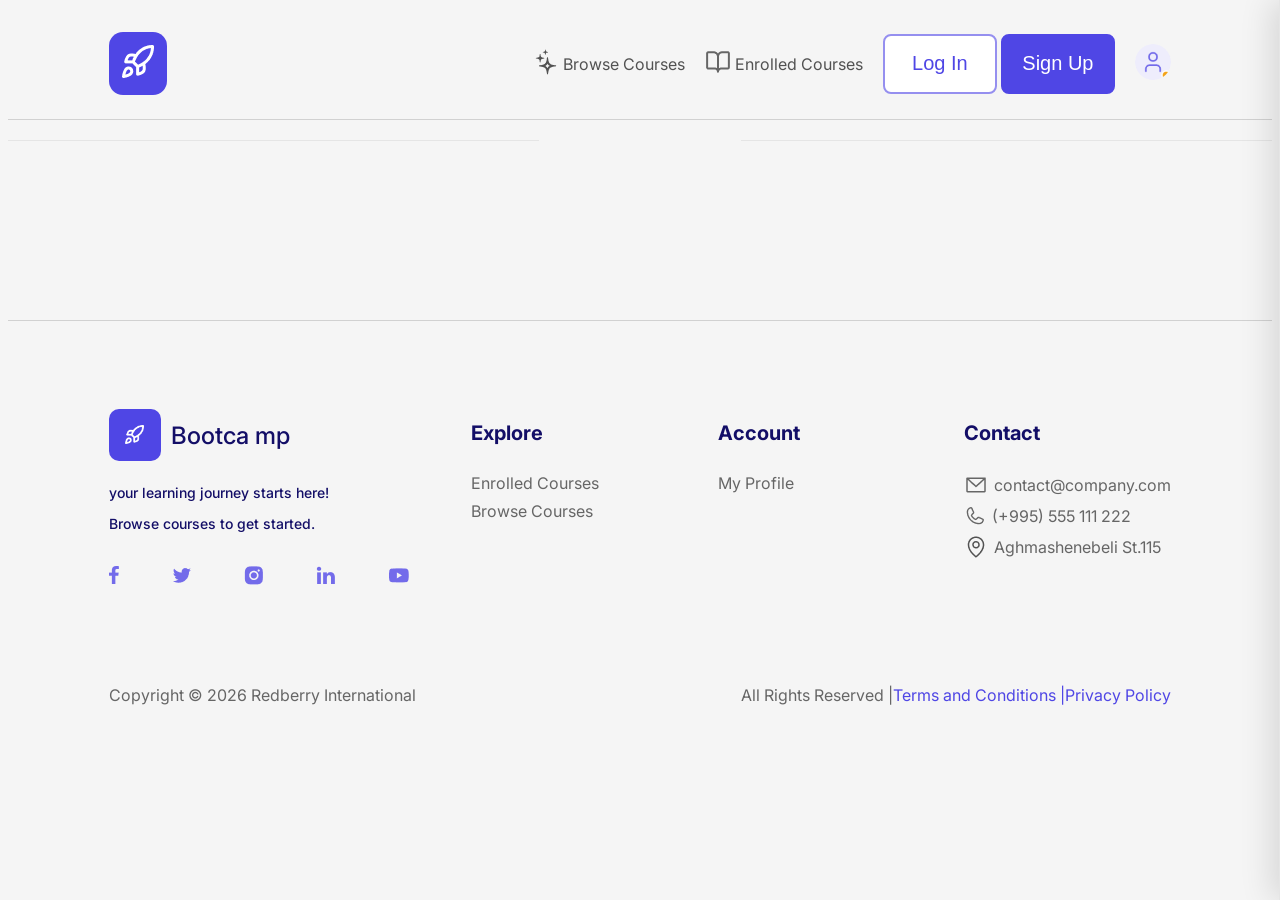
==== browse.html @ 0da24b00 "fixed JS crash" ====
<!DOCTYPE html>
<html lang="en">
<head>
    <meta charset="UTF-8">
    <meta name="viewport" content="width=device-width, initial-scale=1.0">
    <title>Home Page</title>
    <link rel="stylesheet" href="style.css">
</head>
<body>
    <header class="page-header">
        <nav class="navbar">
            <a href="#">
                <div class="logo">
                    <img src="./assets/logo.png" alt="Logo">
                </div>
            </a>
            
            <div class="nav-right">
                <ul class="nav-links">
                    <a href="./browse.html">
                        <li class="nav-link">
                            <span class="nav-icon"><img src="./assets/Nav_icon_1.png" alt="Nav_icon_1"></span>
                            <span>Browse Courses</span>
                        </li>
                    </a>
                    
                    <a href="#" id="openSidebar">
                        <li class="nav-link">
                            <span class="nav-icon"><img src="./assets/Nav_icon_2.png" alt="Nav_icon_1"></span>
                            <span>Enrolled Courses</span>
                        </li>
                    </a>
                </ul>

                <div class="nav-auth">
                    <button class="btn btn-light open-btn" id="openModal">Log In</button>
                    <button class="btn btn-dark" id="openRegister">Sign Up</button>
                </div>

                <div class="nav-authed">
                    <button class="profile-icon-btn" id="openProfileModal">
                        <img src="./assets/Avatar.png" alt="">
                    </button>
                </div>
            </div>
        </nav>
    </header>

    <!--Login Form-->

    <div class="overlay" id="modalOverlay">
        <div class="modal">
            <button class="close-btn" id="closeModal">&times;</button>

            <h2>Welcome Back</h2>
            <p>Log in to continue your learning</p>

            <div class="form-group">
                <label for="email">Email</label>
                <input type="email" id="email" placeholder="you@example.com">
            </div>

            <div class="form-group">
                <label for="password">Password</label>
                <div class="password-wrapper">
                    <input type="password" id="password" placeholder="••••••••">
                    <button type="button" class="eye-btn" id="togglePassword">👁</button>
                </div>
            </div>

            <button class="login-btn">Log In</button>

            <div class="divider">or</div>

            <div class="bottom-text">
                Don’t have an account? <a href="#" id="goToRegister">Sign Up</a>
            </div>
        </div>
    </div>

    <!-- Register form -->
    <div class="register-overlay" id="registerOverlay">
        <div class="register-modal">
            <button class="register-close" id="closeRegister">&times;</button>
            <button class="register-back" id="prevStepBtn">&#10094;</button>

            <h2>Create Account</h2>
            <p>Join and start learning today</p>

            <div class="register-progress">
                <span class="progress-line active"></span>
                <span class="progress-line"></span>
                <span class="progress-line"></span>
            </div>

            <form id="registerForm">
            <!-- Step 1 -->
            <div class="register-step active" data-step="1">
                <div class="form-group">
                    <label for="regEmail">Email*</label>
                    <input type="email" id="regEmail" placeholder="you@example.com" required>
                </div>

                <button type="button" class="register-btn" id="nextStep1">Next</button>
            </div>

            <!-- Step 2 -->
            <div class="register-step" data-step="2">
                <div class="form-group">
                    <label for="regPassword">Password*</label>
                    <div class="password-box">
                        <input type="password" id="regPassword" placeholder="Password" required>
                        <button type="button" class="eye-toggle" data-target="regPassword">👁</button>
                    </div>
                </div>

                <div class="form-group">
                    <label for="regConfirmPassword">Confirm Password*</label>
                    <div class="password-box">
                        <input type="password" id="regConfirmPassword" placeholder="••••••••" required>
                        <button type="button" class="eye-toggle" data-target="regConfirmPassword">👁</button>
                    </div>
                </div>

                <button type="button" class="register-btn" id="nextStep2">Next</button>
            </div>

            <!-- Step 3 -->
            <div class="register-step" data-step="3">
                <div class="form-group">
                    <label for="regUsername">Username*</label>
                    <input type="text" id="regUsername" placeholder="Username" required>
                </div>

                <div class="form-group">
                    <label>Upload Avatar</label>
                    <label for="avatarUpload" class="upload-box">
                        <div class="upload-icon">⇪</div>
                        <div>Drag and drop or <span>Upload file</span></div>
                        <small>JPG, PNG or WebP</small>
                    </label>
                    <input type="file" id="avatarUpload" accept=".jpg,.jpeg,.png,.webp" hidden>
                </div>

                <button type="submit" class="register-btn">Sign Up</button>
            </div>
            </form>

            <div class="register-divider">or</div>

            <div class="register-login-text">
                Already have an account? <a href="#" id="goToLogin">Log In</a>
            </div>
        </div>
    </div>

    <!--Profile Modal-->
    <div class="profile-overlay" id="profileOverlay">
        <div class="profile-modal">
            <button class="profile-close" id="closeProfileModal">&times;</button>

            <h2>Profile</h2>

            <div class="profile-header">
                <img src="https://via.placeholder.com/56" alt="Avatar" class="profile-avatar">
                <div class="profile-user-info">
                    <h3>Username</h3>
                    <p><span class="green-dot"></span> Profile is Complete</p>
                </div>
            </div>

            <form>
            <div class="profile-form-group">
                <label for="fullName">Full Name</label>
                <div class="input-icon-wrap">
                    <input type="text" id="fullName" placeholder="Username">
                    <span class="input-icon">✎</span>
                </div>
            </div>

            <div class="profile-form-group">
                <label for="profileEmail">Email</label>
                <div class="input-icon-wrap">
                    <input type="email" id="profileEmail" placeholder="Email@gmail.com">
                    <span class="input-icon">✓</span>
                </div>
            </div>

            <div class="profile-row">
                <div class="profile-form-group">
                <label for="mobileNumber">Mobile Number</label>
                    <div class="input-icon-wrap">
                        <input type="text" id="mobileNumber" placeholder="+995 599209820">
                        <span class="input-icon">✓</span>
                    </div>
                </div>

                <div class="profile-form-group small-field">
                    <label for="age">Age</label>
                    <div class="input-icon-wrap">
                        <input type="text" id="age" placeholder="29">
                        <span class="input-icon">⌄</span>
                    </div>
                </div>
            </div>

            <div class="profile-form-group">
                <label>Upload Avatar</label>
                <label for="profileAvatarUpload" class="profile-upload-box">
                <div class="upload-arrow">⇪</div>
                <div>Drag and drop or <span>Upload file</span></div>
                <small>JPG, PNG or WebP</small>
                </label>
                <input type="file" id="profileAvatarUpload" hidden accept=".jpg,.jpeg,.png,.webp">
            </div>

            <button type="submit" class="profile-update-btn">Update Profile</button>
            </form>
        </div>
    </div>

    <!-- Sidebar - Enrolled Courses -->
     <div class="sidebar-overlay" id="sidebarOverlay"></div>
     <aside class="right-sidebar" id="rightSidebar">
        <div class="sidebar-header">
            <h2>Enrolled Courses</h2>
            <button id="closeSidebar">&times;</button>
        </div>

        <div class="sidebar-content">
            <div class="card-small">
                    <div class="small-card-top">
                        <div class="card-small-img">
                            <img src="./assets/15d2add9f18fc16388ceb80abb81b0a2e0f7949b.png" alt="">
                        </div>
                        <div class="small-card-content">
                            <div class="rating">
                                <p>Instructor Sarah Johnson</p>
                                <span><img src="./assets/star_icon.png" alt="">4.9</span>
                            </div>

                            <div class="card-title-div">
                                <h3 class="card-title">Advanced React & TypeScript Development</h3>
                            </div>                            
                        </div>
                    </div>
                    
                    <div class="card-progress-wrapper">
                        <div class="progress">
                            <p><span id="progressText">65%</span> Complete</p>
                            <div class="progress-track">
                                <div class="progress-bar" data-progress="65"></div>
                            </div>
                        </div>
                        <button class="btn btn-light">View</button>
                    </div>
                </div>

                <div class="card-small">
                    <div class="small-card-top">
                        <div class="card-small-img">
                            <img src="./assets/15d2add9f18fc16388ceb80abb81b0a2e0f7949b.png" alt="">
                        </div>
                        <div class="small-card-content">
                            <div class="rating">
                                <p>Lecturer Marilyn Mango</p>
                                <span><img src="./assets/star_icon.png" alt="">4.9</span>
                            </div>

                            <div class="card-title-div">
                                <h3 class="card-title">Advanced React & TypeScript Development</h3>
                            </div>
                        </div>
                    </div>
                    
                    <div class="card-progress-wrapper">
                        <div class="progress">
                            <p><span id="progressText">65%</span> Complete</p>
                            <div class="progress-track">
                                <div class="progress-bar" data-progress="65"></div>
                            </div>
                        </div>
                        <button class="btn btn-light">View</button>
                    </div>
                </div>

                <div class="card-small">
                    <div class="small-card-top">
                        <div class="card-small-img">
                            <img src="./assets/15d2add9f18fc16388ceb80abb81b0a2e0f7949b.png" alt="">
                        </div>
                        <div class="small-card-content">
                            <div class="rating">
                                <p>Lecturer Marilyn Mango</p>
                                <span><img src="./assets/star_icon.png" alt="">4.9</span>
                            </div>

                            <div class="card-title-div">
                                <h3 class="card-title">Advanced React & TypeScript Development</h3>
                            </div>
                        </div>
                    </div>
                    
                    <div class="card-progress-wrapper">
                        <div class="progress">
                            <p><span id="progressText">65%</span> Complete</p>
                            <div class="progress-track">
                                <div class="progress-bar" data-progress="65"></div>
                            </div>
                        </div>
                        <button class="btn btn-light">View</button>
                    </div>
                </div>
        </div>


        <!-- Empty state -->
      <div class="empty-state" id="emptyState">
            <div class="empty-icon">
                <svg
                    width="72"
                    height="72"
                    viewBox="0 0 24 24"
                    fill="none"
                    stroke="currentColor"
                    stroke-width="1.5"
                    stroke-linecap="round"
                    stroke-linejoin="round"
                    >
                    <path d="M21 8a2 2 0 0 0-1.1-1.79l-7-3.5a2 2 0 0 0-1.8 0l-7 3.5A2 2 0 0 0 3 8"></path>
                    <path d="M3.3 7 12 11.5 20.7 7"></path>
                    <path d="M12 22V11.5"></path>
                    <path d="M20 12.5V16a2 2 0 0 1-1.1 1.79l-6 3a2 2 0 0 1-1.8 0l-6-3A2 2 0 0 1 4 16v-3.5"></path>
                </svg>
            </div>

            <h3>No Enrolled Courses Yet</h3>

            <p>
                Your learning journey starts here!<br>
                Browse courses to get started.
            </p>

            <a href="./browse.html" class="btn-dark">Browse Courses</a>
        </div>
     </aside>

   

    <div class="divider"></div>

    <footer class="page-footer">
        <div class="footer-wrapper">
            <div class="footer-left">
                <div class="footer-logo-div">
                    <img class="logo-footer" src="./assets/logo.png" alt="">
                    <h2>Bootca mp</h2>
                </div>

                <div class="footer-text">
                    <p>your learning journey starts here!</p>
                    <p>Browse courses to get started.</p>
                </div>

                <div class="footer-socials">
                    <a href=""><img src="./assets/Facebook.png" alt=""></a>
                    <a href=""><img src="./assets/Twitter.png" alt=""></a>
                    <a href=""><img src="./assets/Instagram.png" alt=""></a>
                    <a href=""><img src="./assets/LinkedIn.png" alt=""></a>
                    <a href=""><img src="./assets/YouTube.png" alt=""></a>
                </div>
            </div>

            <div class="footer-right">
                <div class="footer-column">
                    <h3 class="footer-column-title">Explore</h3>
                    <a href="#">Enrolled Courses</a>
                    <a href="">Browse Courses</a>
                </div>

                <div class="footer-column">
                    <h3 class="footer-column-title">Account</h3>
                    <a href="#">My Profile</a>
                </div>

                <div class="footer-column">
                    <h3 class="footer-column-title">Contact</h3>
                    <span><img src="./assets/mail_icon.png" alt="">contact@company.com</span>
                    <span><img src="./assets/phone_icon.png" alt="">(+995) 555 111 222</span>
                    <span><img src="./assets/location_icon.png" alt="">Aghmashenebeli St.115</span>
                </div>
            </div>
        </div>

        <div class="footer-copyright">
            <p>Copyright © 2026 Redberry International</p>
            <div class="copyright-right">
                <p>All Rights Reserved <span>|</span></p>
                <a href="">Terms and Conditions <span>|</span></a>
                <a href=""> Privacy Policy</a>
            </div>
        </div>
    </footer>
    
    <script src="./script.js"></script>
</body>
</html>
---- style.css ----
@import url('https://fonts.googleapis.com/css2?family=Inter:ital,opsz,wght@0,14..32,100..900;1,14..32,100..900&family=Noto+Sans+Georgian:wght@100..900&family=Noto+Serif+Georgian:wght@100..900&family=Poppins:ital,wght@0,100;0,200;0,300;0,400;0,500;0,600;0,700;0,800;0,900;1,100;1,200;1,300;1,400;1,500;1,600;1,700;1,800;1,900&family=Quicksand:wght@300..700&display=swap');

body{
    background-color: #F5F5F5;
    font-family: 'inter';
}

a{
    text-decoration: none;
}

.page-header{
    width: 100%;;
    border-bottom: 1px solid #D1D1D1;
    padding-top: 24px;
    padding-bottom: 24px;
}

/* ─── Navigation Bar ─── */

.navbar{
    display: flex;
    justify-content: space-between;
    align-items: center;
    width: 84%;
    margin: auto;
}

.logo{
    background-color: #4F46E5;
    width: fit-content;
    padding: 13px;
    border-radius: 14px;
}

ul{
    list-style-type: none;
}

.nav-links{
    display: flex;
    justify-content: space-between;
    gap: 20px;
    align-items: center;
}

.nav-link{
    display: flex;
    align-items: center;
    gap: 4px;
}

.nav-links a{
    color: #525252;
}

.nav-right{
    display: flex;
    justify-content: space-between;
    align-items: center;
    gap: 20px;
}

.nav-authed{
  cursor: pointer;
}

/* ─── Log in and Sign up buttons ─── */

.btn{
  width: 114px;
  height: 60px;
  padding: 12px 16px 12px 16px;
  font-size: 20px;
  border-radius: 8px;
  cursor: pointer;
}

.btn-light,
.btn-dark {
    transition: all 0.25s ease;
    cursor: pointer;
}

.btn-light {
    background-color: white;
    color: #4F46E5;
    border: 2px solid #958FEF;
}

.btn-light:hover {
    background-color: #4F46E5;
    color: white;
    box-shadow: 0 8px 20px rgba(79, 70, 229, 0.18);
    transform: translateY(-2px);
}

.btn-dark {
    background-color: #4F46E5;
    color: #FFFFFF;
    border: 2px solid #4F46E5;
}

.btn-dark:hover {
    background-color: white;
    color: #4F46E5;
    box-shadow: 0 8px 20px rgba(79, 70, 229, 0.18);
    transform: translateY(-2px);
}

main{
    width: 84%;
    margin: auto;
}

.hero-slider{
  padding-bottom: 100px;
}

.slider-wrap {
  margin-top: 34px;
  border-radius: 30px;
  overflow: hidden;
  position: relative;
  height: 420px;
}

.slides {
  display: flex;
  height: 100%;
  transition: transform 0.5s ease;
}

.slide {
  min-width: 100%;
  height: 100%;
  position: relative;
  display: flex;
  align-items: center;
}

.slide-bg {
  position: absolute;
  inset: 0;
  background-size: cover;
  background-position: center;
}


.slide-overlay {
  position: absolute;
  inset: 0;
  background: linear-gradient(to right, rgba(0,0,0,0.55) 40%, transparent 100%);
}


.slide-content {
  position: relative;
  z-index: 1;
  padding: 2.5rem 3rem;
  max-width: 1470px;
}

.slide-title {
  color: #fff;
  font-size: 48px;
  font-weight: 700;
  line-height: 1.3;
  margin-bottom: 12px;
}

.slide-subtitle {
  color: rgba(255, 255, 255, 0.85);
  font-size: 24px;
  line-height: 1.6;
  margin-bottom: 20px;
}

.slide-btn {
  display: inline-block;
  padding: 17px 25px;
  background: #5b4fcf;
  color: #fff;
  border: none;
  border-radius: 8px;
  font-size: 20px;
  font-weight: 600;
  cursor: pointer;
}

.slide-btn:hover {
  background: #4a3fb5;
}

.slider-bottom {
  position: absolute;
  bottom: 20px;
  left: 0;
  right: 0;
  display: flex;
  align-items: center;
  justify-content: space-between;
  padding: 0 20px;
  z-index: 10;
}

.dots {
  display: flex;
  gap: 10px;
  margin-left: 50%;
}

.dot {
  width: 28px;
  height: 5px;
  border-radius: 3px;
  background: rgba(255, 255, 255, 0.4);
  cursor: pointer;
  transition: background 0.3s, width 0.3s;
}

.dot.active {
  background: #fff;
  width: 42px;
}

.arrows {
  display: flex;
  gap: 8px;
}

.arrow {
  width: 36px;
  height: 36px;
  border-radius: 50%;
  border: 1.5px solid rgba(255, 255, 255, 0.6);
  background: rgba(0, 0, 0, 0.25);
  color: #fff;
  font-size: 16px;
  cursor: pointer;
  display: flex;
  align-items: center;
  justify-content: center;
  transition: background 0.2s;
}

.arrow:hover {
  background: rgba(0, 0, 0, 0.5);
}

.section-titles{
  height: 76px;
}

.section-title{
  color: #0A0A0A;
  font-size: 40px;
}

.section-subtitle{
  color: #3D3D3D;
  size: 18px;
}

/* ─── Cards Section ─── */


.course-cards-section{
  padding-bottom: 100px;
}

.cards-wrapper{
  overflow: hidden;
  width: 100%;
  display: flex;
  justify-content: space-between;
  gap: 20px;
}

.component-titles{
  width: 540px;
  height: 80px;
  padding-bottom: 80px;
}

.card{
  background-color: #FFFFFF;
  width: 480px;
  height: fit-content;
  padding:10px;
  border: 1px solid #FFFFFF;
  border-radius: 12px;
}

.image-wrapper{
  width: 100%;
  height: 260px;
  display: flex;
  align-items: center;
  justify-content: center;
  margin: auto;
}

.image-wrapper img{
  width: 90%;
}

.rating{
  width: 90%;
  margin: auto;
  display: flex;
  justify-content: space-between;
  align-items: center;
}

.rating span{
  display: flex;
  align-items: center;
  gap: 6px;
}

.card-content{
  width: 90%;
  margin: auto;
}

.price-div{
  display: flex;
  align-items: center;
  gap: 10px;
}

.card-footer{
  width: 90%;
  margin: auto;
  display: flex;
  justify-content: space-between;
  align-items: center;
}

.rating p{
  color: #666666;
  font-size: 14px;
}

.card-content p{
  color: #666666;
  font-size: 16px;
}

.price-div small{
  color: #8A8A8A;
  font-size: 12px;
}

.price{
  color: #141414;
  font-size: 32px;
}

.card-title{
  color: #141414;
  font-size: 24px;
}

.component-titles h1{
  color: #0A0A0A;
  font-size: 40px;
}

.component-titles p{
  color: #3D3D3D;
  font-size: 18px;
}

/* ─── Continue Learning Section ─── */

.continue-learning-section{
  display: flex;
  flex-direction: column;
}

.card-small{
  width: 490px;
  height: 219px;
  background-color: white;
  border-radius: 12px;
}

.card-small-img img{
  width: 140px;
  height: 123px;
  border-radius: 12px;
}

.small-card-top{
  width: 95%;
  margin: auto;
  display: flex;
  justify-content: space-between;
  align-items: center;
}

.small-card-content{
  display: flex;
  flex-direction: column;
}

.card-title-div{
  text-align: center;
}

.card-progress-wrapper{
  width: 95%;
  margin: auto;
  display: flex;
  justify-content: space-between;
  gap: 10px;
}

.card-progress-wrapper p{
  font-size: 12px;
  color: #141414;
}

.progress {
  width: 336px;
}

.progress p {
  margin-bottom: 8px;
  font-size: 14px;
  color: #333;
}

.progress-track {
  width: 100%;
  height: 16px;
  background-color: #e5e7eb;
  border-radius: 30px;
  overflow: hidden;
}

.progress-bar {
  width: 0;
  height: 100%;
  background-color: #4F46E5;
  border-radius: 30px;
  transition: width 1.2s ease;
}


/* ─── Footer ─── */

.footer-wrapper{
  display: flex;
  justify-content: space-between;
  width: 84%;
  margin-left: auto;
  margin-right: auto;
}

.page-footer{
  padding-top: 80px;
  margin-top: 200px;
  padding-bottom: 10px;
  width: 100%;
  border-top: 1px solid #D1D1D1;
}

.footer-left{
  flex: 0 0 300px;
  min-width: 0;
}

.logo-footer{
  background-color: #4F46E5;
  width: 19px;
  height: 19px;
  padding: 16px 17px 17px 16px;
  border-radius: 10px;
}

.footer-logo-div{
  display: flex;
  align-items: center;
  gap: 10px;
}

.footer-logo-div h2{
  color: #130E67;
  font-size: 24px;
  font-weight: 500;
}

.footer-text{
  color: #130E67;
  font-size: 14px;
  font-weight: 500;
}

.footer-socials{
  display: flex;
  justify-content: space-between;
  align-items: center;
  gap: 22px;
  padding-top: 20px;
}

/* ─── Footer Right Side ─── */

.footer-right{
  flex: 0 0 700px;
  display: flex;
  justify-content: space-between;
  gap: 40px;
}

.footer-column{
  display: flex;
  flex-direction: column;
  gap: 8px;
  flex: 1;
  min-width: 0;
}

.footer-column a{
  color: #666666;
  text-decoration: none;
  font-weight: 400;
  font-size: 16px;
}

.footer-column a:hover{
  color: #130E67;
  transform: translateY(-2px);
  transition: all 0.25s ease-in;
}

.footer-column span{
  display: flex;
  align-items: center;
  color:#666666;
  gap: 6px;
  font-weight: 400;
  font-size: 16px;
}

.footer-column-title{
  color: #130E67;
  font-size: 20px;
  font-weight: 600px;
}

.footer-copyright{
  color: #666666;
  padding-top: 80px;
  display: flex;
  justify-content: space-between;
  width: 84%;
  margin: auto;
}

.copyright-right{
  display: flex;
  justify-content: space-evenly;
  align-items: center;
}

.copyright-right a{
  text-decoration: none;
  color: #4F46E5;
}

/* Sign in popup */
.overlay {
  position: fixed;
  inset: 0;
  background: rgba(0, 0, 0, 0.25);
  display: none;
  justify-content: center;
  align-items: center;
  z-index: 999;
}

.overlay.active {
  display: flex;
}

.modal {
  background: #fff;
  width: 420px;
  max-width: 90%;
  border-radius: 14px;
  padding: 30px 28px;
  position: relative;
  box-shadow: 0 20px 50px rgba(0, 0, 0, 0.2);
}

.close-btn {
  position: absolute;
  top: 14px;
  right: 16px;
  font-size: 28px;
  color: #888;
  cursor: pointer;
  border: none;
  background: none;
}

.close-btn:hover {
  color: #333;
}

.modal h2 {
  text-align: center;
  font-size: 42px;
  margin-bottom: 8px;
  color: #111;
  font-weight: 700;
}

.modal p {
  text-align: center;
  color: #777;
  margin-bottom: 28px;
  font-size: 16px;
}

.form-group {
  margin-bottom: 18px;
}

.form-group label {
  display: block;
  margin-bottom: 8px;
  font-size: 15px;
  color: #333;
  font-weight: 600;
}

.form-group input {
  width: 90%;
  padding: 14px;
  border: 1px solid #d4d4d4;
  border-radius: 8px;
  font-size: 16px;
  outline: none;
}

.form-group input:focus {
  border-color: #5b4df5;
}

.password-wrapper {
  position: relative;
}


.eye-btn {
  position: absolute;
  right: 12px;
  top: 50%;
  transform: translateY(-50%);
  border: none;
  background: none;
  cursor: pointer;
  font-size: 18px;
  color: #777;
}

.login-btn {
  width: 100%;
  padding: 14px;
  border: none;
  border-radius: 8px;
  background: #5546f2;
  color: white;
  font-size: 16px;
  cursor: pointer;
  margin-top: 6px;
  transition: 0.2s;
}

.login-btn:hover {
  background: #4537db;
}

.divider {
  text-align: center;
  margin: 20px 0 14px;
  color: #aaa;
  position: relative;
  font-size: 14px;
}

.divider::before,
.divider::after {
  content: "";
  position: absolute;
  top: 50%;
  width: 42%;
  height: 1px;
  background: #e5e5e5;
}

.divider::before {
  left: 0;
}

.divider::after {
  right: 0;
}

.bottom-text {
  text-align: center;
  font-size: 14px;
  color: #666;
}

.bottom-text a {
  color: #111;
  font-weight: 600;
  text-decoration: underline;
}

/* -- registration -- */

.register-overlay {
  position: fixed;
  inset: 0;
  background: rgba(0, 0, 0, 0.28);
  display: none;
  justify-content: center;
  align-items: center;
  z-index: 9999;
}

.register-overlay.active {
  display: flex;
}

.register-modal {
  position: relative;
  width: 380px;
  max-width: 92%;
  background: #fff;
  border-radius: 14px;
  padding: 28px 26px 24px;
  box-shadow: 0 20px 50px rgba(0, 0, 0, 0.18);
}

.register-close,
.register-back {
  position: absolute;
  top: 14px;
  border: none;
  background: none;
  font-size: 28px;
  color: #888;
  cursor: pointer;
  line-height: 1;
}

.register-close {
  right: 16px;
}

.register-back {
  left: 16px;
  display: none;
}

.register-close:hover,
.register-back:hover {
  color: #333;
}

.register-modal h2 {
  text-align: center;
  font-size: 28px;
  font-weight: 700;
  color: #1c1c1c;
  margin-bottom: 8px;
  margin-top: 18px;
}

.register-modal p {
  text-align: center;
  color: #777;
  font-size: 15px;
  margin-bottom: 18px;
}

.register-progress {
  display: flex;
  gap: 8px;
  margin-bottom: 22px;
}

.progress-line {
  flex: 1;
  height: 6px;
  background: #e4e1ff;
  border-radius: 999px;
}

.progress-line.active {
  background: #5647f5;
}

.register-step {
  display: none;
}

.register-step.active {
  display: block;
}

.form-group {
  margin-bottom: 18px;
}

.form-group label {
  display: block;
  margin-bottom: 8px;
  color: #333;
  font-size: 14px;
  font-weight: 600;
}

.form-group input[type="email"],
.form-group input[type="password"],
.form-group input[type="text"] {
  width: 90%;
  height: 46px;
  padding: 0 14px;
  border: 1px solid #d8d8d8;
  border-radius: 8px;
  font-size: 15px;
  outline: none;
}

.form-group input:focus {
  border-color: #5647f5;
}

.password-box {
  position: relative;
}

.password-box input {
  padding-right: 46px;
}

.eye-toggle {
  position: absolute;
  right: 12px;
  top: 50%;
  transform: translateY(-50%);
  border: none;
  background: none;
  color: #888;
  cursor: pointer;
  font-size: 16px;
}

.register-btn {
  width: 100%;
  height: 48px;
  border: none;
  border-radius: 8px;
  background: #5647f5;
  color: white;
  font-size: 16px;
  cursor: pointer;
  margin-top: 4px;
}

.register-btn:hover {
  background: #4637e6;
}

.upload-box {
  border: 1.5px solid #d8d8d8;
  border-radius: 10px;
  min-height: 108px;
  display: flex;
  flex-direction: column;
  justify-content: center;
  align-items: center;
  color: #666;
  text-align: center;
  cursor: pointer;
  padding: 16px;
}

.upload-box span {
  color: #5647f5;
  text-decoration: underline;
}

.upload-box small {
  display: block;
  margin-top: 6px;
  color: #9a9a9a;
}

.upload-icon {
  font-size: 28px;
  margin-bottom: 8px;
  color: #999;
}

.register-divider {
  text-align: center;
  margin: 18px 0 12px;
  color: #aaa;
  position: relative;
  font-size: 14px;
}

.register-divider::before,
.register-divider::after {
  content: "";
  position: absolute;
  top: 50%;
  width: 43%;
  height: 1px;
  background: #e5e5e5;
}

.register-divider::before {
  left: 0;
}

.register-divider::after {
  right: 0;
}

.register-login-text {
  text-align: center;
  font-size: 14px;
  color: #666;
}

.register-login-text a {
  color: #222;
  font-weight: 600;
  text-decoration: underline;
}

/* Profile popup modal */

.profile-icon-btn{
  border: none;
  cursor: pointer;
}

.profile-overlay {
  position: fixed;
  inset: 0;
  background: rgba(0, 0, 0, 0.28);
  display: none;
  justify-content: center;
  align-items: center;
  z-index: 9999;
}

.profile-overlay.active {
  display: flex;
}

.profile-modal {
  width: 390px;
  max-width: 92%;
  background: #fff;
  border-radius: 14px;
  padding: 28px 24px 26px;
  position: relative;
  box-shadow: 0 20px 50px rgba(0, 0, 0, 0.18);
}

.profile-close {
  position: absolute;
  top: 14px;
  right: 16px;
  border: none;
  background: none;
  font-size: 28px;
  color: #999;
  cursor: pointer;
}

.profile-close:hover {
  color: #333;
}

.profile-modal h2 {
  text-align: center;
  font-size: 26px;
  font-weight: 700;
  color: #1d1d1d;
  margin-bottom: 22px;
}

.profile-header {
  display: flex;
  align-items: center;
  gap: 14px;
  margin-bottom: 22px;
}

.profile-avatar {
  width: 56px;
  height: 56px;
  border-radius: 50%;
  object-fit: cover;
}

.profile-user-info h3 {
  font-size: 18px;
  color: #222;
  margin-bottom: 4px;
}

.profile-user-info p {
  font-size: 12px;
  color: #69c86b;
  display: flex;
  align-items: center;
  gap: 6px;
}

.green-dot {
  width: 10px;
  height: 10px;
  background: #32c94b;
  border-radius: 50%;
  display: inline-block;
}

.profile-form-group {
  margin-bottom: 16px;
}

.profile-form-group label {
  display: block;
  margin-bottom: 8px;
  font-size: 14px;
  color: #333;
  font-weight: 500;
}

.input-icon-wrap {
  position: relative;
}

.input-icon-wrap input {
  width: 80%;
  height: 44px;
  border: 1px solid #d5d5d5;
  border-radius: 8px;
  padding: 0 38px 0 12px;
  font-size: 14px;
  outline: none;
}

.input-icon-wrap input:focus {
  border-color: #5546f2;
}

.input-icon {
  position: absolute;
  right: 12px;
  top: 50%;
  transform: translateY(-50%);
  color: #b1b1b1;
  font-size: 14px;
  pointer-events: none;
}

.profile-row {
  display: flex;
  flex-direction: column;
  gap: 12px;
}

.profile-row .profile-form-group {
  flex: 1;
}

.profile-row .small-field {
  max-width: 95px;
}

.profile-upload-box {
  min-height: 106px;
  border: 1.5px solid #d6d6d6;
  border-radius: 10px;
  display: flex;
  flex-direction: column;
  justify-content: center;
  align-items: center;
  color: #777;
  text-align: center;
  cursor: pointer;
  padding: 16px;
}

.profile-upload-box span {
  color: #5546f2;
  text-decoration: underline;
}

.profile-upload-box small {
  color: #aaa;
  margin-top: 5px;
}

.upload-arrow {
  font-size: 28px;
  color: #999;
  margin-bottom: 8px;
}

.profile-update-btn {
  width: 100%;
  height: 46px;
  border: none;
  border-radius: 8px;
  background: #5546f2;
  color: #fff;
  font-size: 16px;
  cursor: pointer;
  margin-top: 12px;
}

.profile-update-btn:hover {
  background: #4537db;
}

.profile-icon-btn {
  border: none;
  background: none;
  cursor: pointer;
  padding: 0;
}

.profile-icon-btn img {
  width: 36px;
  height: 36px;
  border-radius: 50%;
  object-fit: cover;
  display: block;
}

/* Sidebar Enrolled Courses */
.right-sidebar {
    position: fixed;
    top: 0;
    right: -30%;
    width: 30%;
    height: 100vh;
    background: #F5F5F5;
    box-shadow: -8px 0 30px rgba(0, 0, 0, 0.12);
    transition: right 0.35s ease;
    z-index: 1001;
    display: flex;
    flex-direction: column;
    border-left: 1px solid #e5e5e5;
}

.right-sidebar.active {
    right: 0;
}

.sidebar-header {
    display: flex;
    justify-content: space-between;
    align-items: center;
    padding: 24px 20px;
    border-bottom: 1px solid #e5e5e5;
    background: white;
}

.sidebar-header h2 {
    margin: 0;
    font-size: 28px;
    font-weight: 700;
}

.sidebar-header button {
    background: none;
    border: none;
    font-size: 28px;
    cursor: pointer;
    color: #333;
}

.sidebar-content {
    padding: 20px;
    overflow-y: auto;
    flex: 1;
    gap: 80px;
}

.course-card {
    background: white;
    border-radius: 16px;
    padding: 20px;
    margin-bottom: 16px;
    box-shadow: 0 4px 12px rgba(0,0,0,0.05);
}

.sidebar-overlay {
    position: fixed;
    inset: 0;
    background: rgba(0,0,0,0.25);
    opacity: 0;
    visibility: hidden;
    transition: all 0.3s ease;
    z-index: 1000;
}

.sidebar-overlay.active {
    opacity: 1;
    visibility: visible;
}

/* Empty state sidebar  */

.empty-state {
    min-height: calc(100vh - 110px);
    display: flex;
    flex-direction: column;
    justify-content: center;
    align-items: center;
    text-align: center;
    padding: 20px;
}

.empty-icon {
    color: #CFCFD4;
    margin-bottom: 18px;
}

.empty-state h3 {
    font-size: 28px;
    line-height: 1.15;
    font-weight: 700;
    color: #2F2FA8;
    margin-bottom: 10px;
}

.empty-state p {
    font-size: 13px;
    line-height: 1.5;
    color: #5E5E6B;
    margin-bottom: 18px;
}

.btn-dark:hover {
    background-color: white;
    color: #4F46E5;
    box-shadow: 0 8px 20px rgba(79, 70, 229, 0.18);
    transform: translateY(-2px);
}
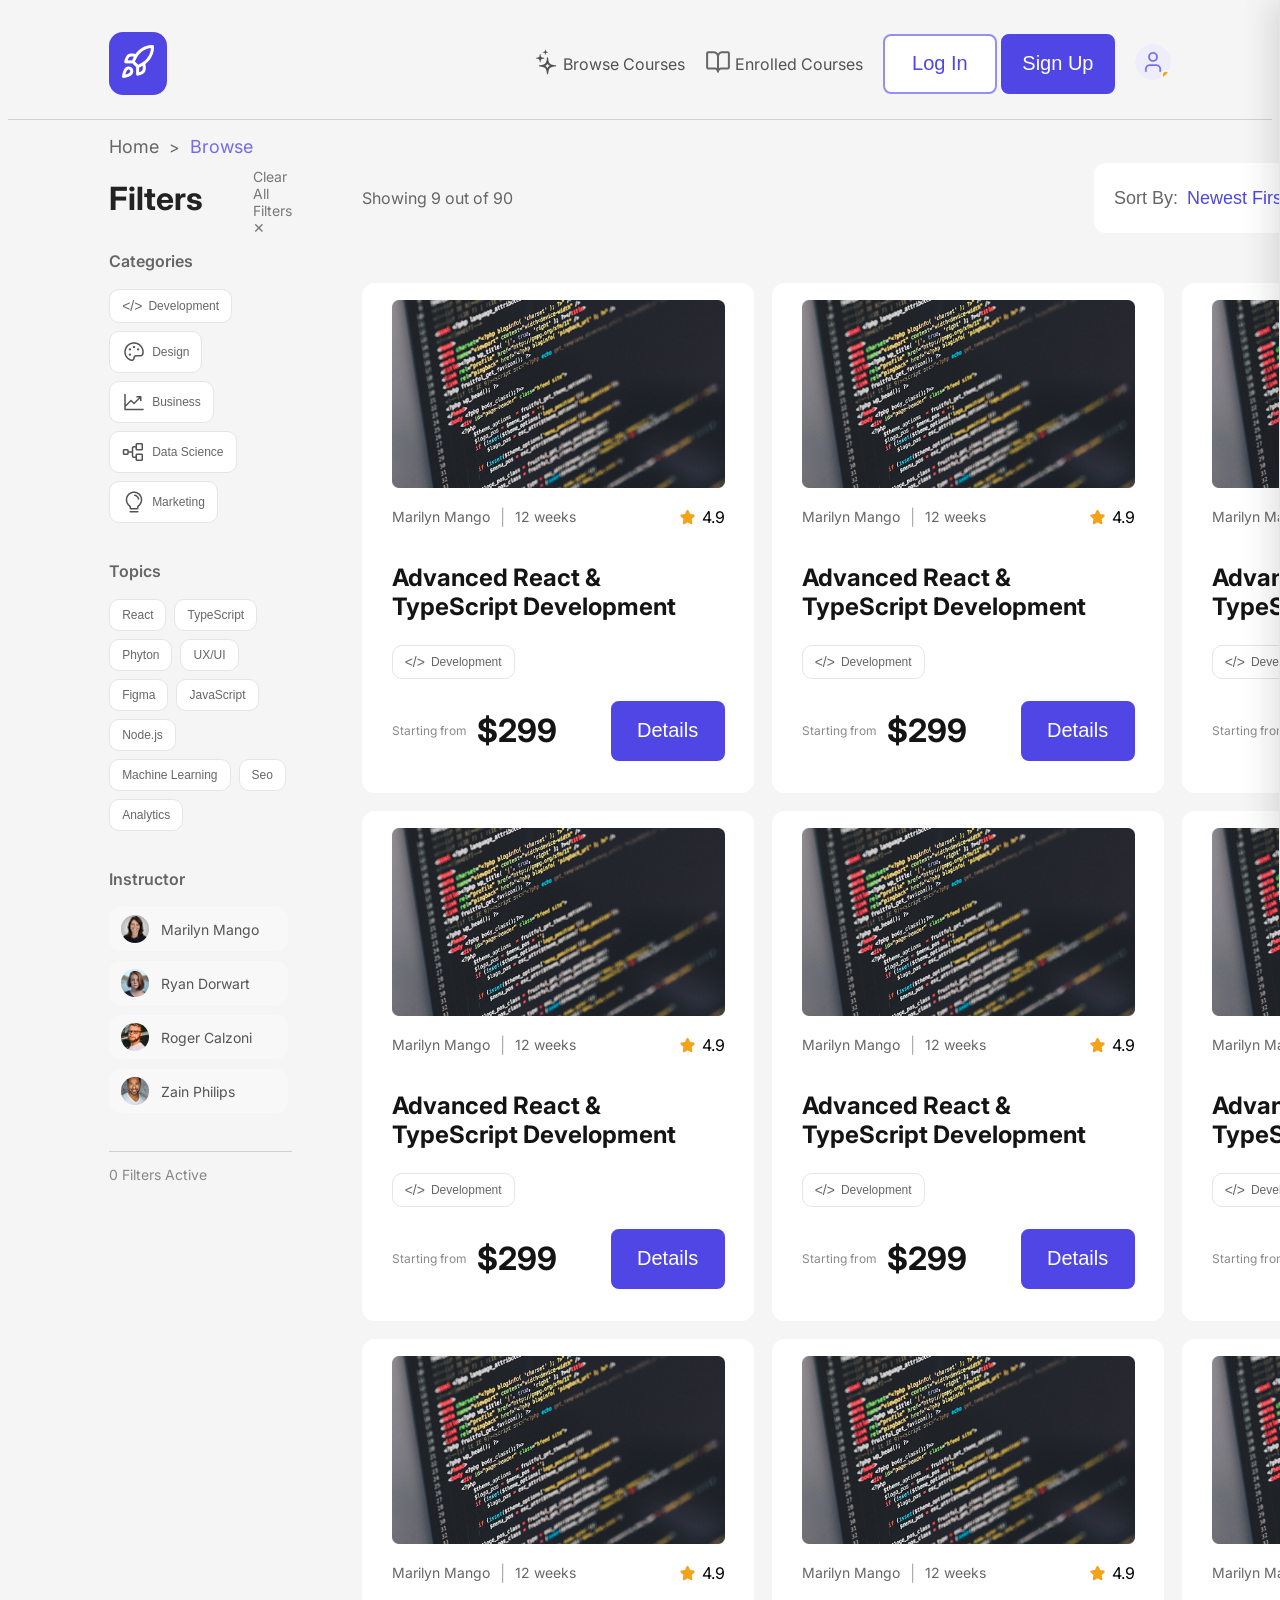
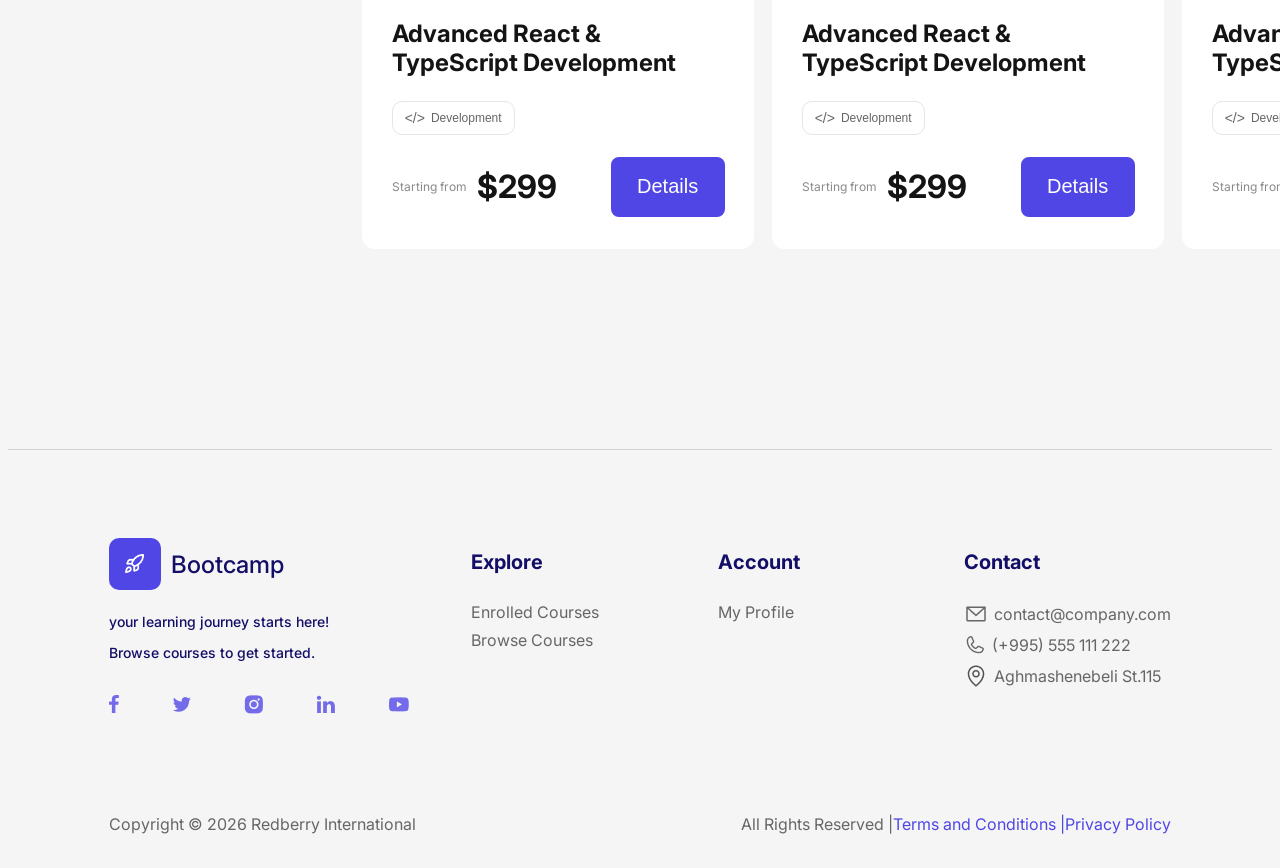
==== commit 6ce59162: "added browse.html whole page with aside filters section and grids. also deleted annoying divider" ====
--- a/browse.html
+++ b/browse.html
@@ -3,13 +3,13 @@
 <head>
     <meta charset="UTF-8">
     <meta name="viewport" content="width=device-width, initial-scale=1.0">
-    <title>Home Page</title>
+    <title>Browse Courses</title>
     <link rel="stylesheet" href="style.css">
 </head>
 <body>
     <header class="page-header">
         <nav class="navbar">
-            <a href="#">
+            <a href="./index.html">
                 <div class="logo">
                     <img src="./assets/logo.png" alt="Logo">
                 </div>
@@ -311,11 +311,66 @@
                         <button class="btn btn-light">View</button>
                     </div>
                 </div>
+                <div class="card-small">
+                    <div class="small-card-top">
+                        <div class="card-small-img">
+                            <img src="./assets/15d2add9f18fc16388ceb80abb81b0a2e0f7949b.png" alt="">
+                        </div>
+                        <div class="small-card-content">
+                            <div class="rating">
+                                <p>Lecturer Marilyn Mango</p>
+                                <span><img src="./assets/star_icon.png" alt="">4.9</span>
+                            </div>
+
+                            <div class="card-title-div">
+                                <h3 class="card-title">Advanced React & TypeScript Development</h3>
+                            </div>
+                        </div>
+                    </div>
+                    
+                    <div class="card-progress-wrapper">
+                        <div class="progress">
+                            <p><span id="progressText">65%</span> Complete</p>
+                            <div class="progress-track">
+                                <div class="progress-bar" data-progress="65"></div>
+                            </div>
+                        </div>
+                        <button class="btn btn-light">View</button>
+                    </div>
+                </div>
+
+                <div class="card-small">
+                    <div class="small-card-top">
+                        <div class="card-small-img">
+                            <img src="./assets/15d2add9f18fc16388ceb80abb81b0a2e0f7949b.png" alt="">
+                        </div>
+                        <div class="small-card-content">
+                            <div class="rating">
+                                <p>Lecturer Marilyn Mango</p>
+                                <span><img src="./assets/star_icon.png" alt="">4.9</span>
+                            </div>
+
+                            <div class="card-title-div">
+                                <h3 class="card-title">Advanced React & TypeScript Development</h3>
+                            </div>
+                        </div>
+                    </div>
+                    
+                    <div class="card-progress-wrapper">
+                        <div class="progress">
+                            <p><span id="progressText">65%</span> Complete</p>
+                            <div class="progress-track">
+                                <div class="progress-bar" data-progress="65"></div>
+                            </div>
+                        </div>
+                        <button class="btn btn-light">View</button>
+                    </div>
+                </div>
         </div>
 
 
         <!-- Empty state -->
-      <div class="empty-state" id="emptyState">
+      <!-- <div class="empty-state" id="emptyState">
             <div class="empty-icon">
                 <svg
                     width="72"
@@ -341,21 +396,365 @@
                 Browse courses to get started.
             </p>
 
-            <a href="./browse.html" class="btn-dark">Browse Courses</a>
+            <a href="./browse.html" class="btn-sidebar">Browse Courses</a>
+        </div> -->
+     </aside>
+
+        <div class="paths-div">
+            <p class="paths">
+                <a href="#" class="home-path">Home</a>
+                <span>&#x3e;</span>
+                <a href="#" class="browse-path">Browse</a>
+            </p>
         </div>
-     </aside>
-
-   
-
-    <div class="divider"></div>
+
+     <main class="browse-main">
+
+        <aside class="filter-sidebar">
+            <div class="filter-header">
+                <h2>Filters</h2>
+                <a href="#" class="clear-filters">Clear All Filters ✕</a>
+            </div>
+
+            <div class="filter-group">
+                <h3>Categories</h3>
+                <div class="pill-list">
+                    <button class="pill"><span class="pill-icon">&lt;/&gt;</span> Development</button>
+                    <button class="pill"><span class="pill-icon"><img src="./assets/design_icon.png" alt=""></span> Design</button>
+                    <button class="pill"><span class="pill-icon"><img src="./assets/business_icon.png" alt=""></span> Business</button>
+                    <button class="pill"><span class="pill-icon"><img src="./assets/data-science-icon.png" alt=""></span> Data Science</button>
+                    <button class="pill"><span class="pill-icon"><img src="./assets/marketing-icon.png" alt=""></span> Marketing</button>
+                </div>
+            </div>
+
+            <div class="filter-group">
+                <h3>Topics</h3>
+                <div class="pill-list">
+                    <button class="pill" data-filter="category" data-value="development">React</button>
+                    <button class="pill" data-filter="category" data-value="development">TypeScript</button>
+                    <button class="pill" data-filter="category" data-value="development">Phyton</button>
+                    <button class="pill" data-filter="category" data-value="design">UX/UI</button>
+                    <button class="pill" data-filter="category" data-value="design">Figma</button>
+                    <button class="pill" data-filter="category" data-value="development">JavaScript</button>
+                    <button class="pill" data-filter="category" data-value="development">Node.js</button>
+                    <button class="pill" data-filter="category" data-value="development">Machine Learning</button>
+                    <button class="pill" data-filter="category" data-value="development">Seo</button>
+                    <button class="pill" data-filter="category" data-value="development">Analytics</button>
+                </div>
+            </div>
+
+            <div class="filter-group">
+                <h3>Instructor</h3>
+                <div class="instructor-list">
+                    <div class="instructor-item">
+                        <img src="./assets/marilyn-mango-pfp.png" alt="Marilyn Mango">
+                        <span>Marilyn Mango</span>
+                    </div>
+
+                    <div class="instructor-item">
+                        <img src="./assets/ryan-dorwart-pfp.png" alt="Ryan Dorwart">
+                        <span>Ryan Dorwart</span>
+                    </div>
+
+                    <div class="instructor-item">
+                        <img src="./assets/roger-calzoni-pfp.png" alt="Roger Calzoni">
+                        <span>Roger Calzoni</span>
+                    </div>
+
+                    <div class="instructor-item">
+                        <img src="./assets/zain-phillips-pfp.png" alt="Zain Philips">
+                        <span>Zain Philips</span>
+                    </div>
+                </div>
+            </div>
+
+            <div class="sidebar-footer">
+                0 Filters Active
+            </div>
+        </aside>
+
+        <section class="cards-grid-section">
+            <div class="cards-grid-header">
+                <p>Showing <span>9</span> out of <span>90</span></p>
+
+                <div class="sort-dropdown">
+                    <button class="sort-btn" id="sortToggle">
+                        <span>
+                        Sort By:
+                        <strong id="selectedSort">Newest First</strong>
+                        </span>
+                        <span class="arrow" id="sortArrow"><img src="./assets/arrow-down-icon.png" alt=""></span>
+                    </button>
+
+                    <div class="sort-menu" id="sortMenu">
+                        <div class="sort-option" data-value="Newest First">Newest First</div>
+                        <div class="sort-option active" data-value="Price: Low to High">Price: Low to High</div>
+                        <div class="sort-option" data-value="Price: High to Low">Price: High to Low</div>
+                        <div class="sort-option" data-value="Most Popular">Most Popular</div>
+                        <div class="sort-option" data-value="Title: A-Z">Title: A-Z</div>
+                    </div>
+                </div>
+            </div>
+
+            <div class="cards-grid">
+                
+                <div class="card browse-card">
+                    <div class="image-wrapper">
+                        <img src="./assets/card_pic_1.png" alt="">
+                    </div>
+                    <div class="rating">
+                        <div class="instructor-name">
+                            <p>Marilyn Mango</p>
+                            <span>|</span>
+                            <p>12 weeks</p>
+                        </div>
+                        <span><img src="./assets/star_icon.png" alt="">4.9</span>
+                    </div>
+                    <div class="card-content browse-card-content">
+                        <h3 class="card-title">Advanced React & TypeScript Development</h3>
+                        <div class="category">
+                            <button class="pill" data-filter="category" data-value="development"><span class="pill-icon">&lt;/&gt;</span> Development</button>
+                        </div>
+                    </div>
+                    <div class="card-footer">
+                        <div class="price-div">
+                            <small>Starting from</small>
+                            <h3 class="price">$299</h3>
+                        </div>
+                        <button class="btn btn-dark">Details</button>
+                    </div>
+                </div>
+
+                <div class="card browse-card">
+                    <div class="image-wrapper">
+                        <img src="./assets/card_pic_1.png" alt="">
+                    </div>
+                    <div class="rating">
+                        <div class="instructor-name">
+                            <p>Marilyn Mango</p>
+                            <span>|</span>
+                            <p>12 weeks</p>
+                        </div>
+                        <span><img src="./assets/star_icon.png" alt="">4.9</span>
+                    </div>
+                    <div class="card-content browse-card-content">
+                        <h3 class="card-title">Advanced React & TypeScript Development</h3>
+                        <div class="category">
+                            <button class="pill" data-filter="category" data-value="development"><span class="pill-icon">&lt;/&gt;</span> Development</button>
+                        </div>
+                    </div>
+                    <div class="card-footer">
+                        <div class="price-div">
+                            <small>Starting from</small>
+                            <h3 class="price">$299</h3>
+                        </div>
+                        <button class="btn btn-dark">Details</button>
+                    </div>
+                </div>
+
+                <div class="card browse-card">
+                    <div class="image-wrapper">
+                        <img src="./assets/card_pic_1.png" alt="">
+                    </div>
+                    <div class="rating">
+                        <div class="instructor-name">
+                            <p>Marilyn Mango</p>
+                            <span>|</span>
+                            <p>12 weeks</p>
+                        </div>
+                        <span><img src="./assets/star_icon.png" alt="">4.9</span>
+                    </div>
+                    <div class="card-content browse-card-content">
+                        <h3 class="card-title">Advanced React & TypeScript Development</h3>
+                        <div class="category">
+                            <button class="pill" data-filter="category" data-value="development"><span class="pill-icon">&lt;/&gt;</span> Development</button>
+                        </div>
+                    </div>
+                    <div class="card-footer">
+                        <div class="price-div">
+                            <small>Starting from</small>
+                            <h3 class="price">$299</h3>
+                        </div>
+                        <button class="btn btn-dark">Details</button>
+                    </div>
+                </div>
+
+                <div class="card browse-card">
+                    <div class="image-wrapper">
+                        <img src="./assets/card_pic_1.png" alt="">
+                    </div>
+                    <div class="rating">
+                        <div class="instructor-name">
+                            <p>Marilyn Mango</p>
+                            <span>|</span>
+                            <p>12 weeks</p>
+                        </div>
+                        <span><img src="./assets/star_icon.png" alt="">4.9</span>
+                    </div>
+                    <div class="card-content browse-card-content">
+                        <h3 class="card-title">Advanced React & TypeScript Development</h3>
+                        <div class="category">
+                            <button class="pill" data-filter="category" data-value="development"><span class="pill-icon">&lt;/&gt;</span> Development</button>
+                        </div>
+                    </div>
+                    <div class="card-footer">
+                        <div class="price-div">
+                            <small>Starting from</small>
+                            <h3 class="price">$299</h3>
+                        </div>
+                        <button class="btn btn-dark">Details</button>
+                    </div>
+                </div>
+
+                <div class="card browse-card">
+                    <div class="image-wrapper">
+                        <img src="./assets/card_pic_1.png" alt="">
+                    </div>
+                    <div class="rating">
+                        <div class="instructor-name">
+                            <p>Marilyn Mango</p>
+                            <span>|</span>
+                            <p>12 weeks</p>
+                        </div>
+                        <span><img src="./assets/star_icon.png" alt="">4.9</span>
+                    </div>
+                    <div class="card-content browse-card-content">
+                        <h3 class="card-title">Advanced React & TypeScript Development</h3>
+                        <div class="category">
+                            <button class="pill" data-filter="category" data-value="development"><span class="pill-icon">&lt;/&gt;</span> Development</button>
+                        </div>
+                    </div>
+                    <div class="card-footer">
+                        <div class="price-div">
+                            <small>Starting from</small>
+                            <h3 class="price">$299</h3>
+                        </div>
+                        <button class="btn btn-dark">Details</button>
+                    </div>
+                </div>
+
+                <div class="card browse-card">
+                    <div class="image-wrapper">
+                        <img src="./assets/card_pic_1.png" alt="">
+                    </div>
+                    <div class="rating">
+                        <div class="instructor-name">
+                            <p>Marilyn Mango</p>
+                            <span>|</span>
+                            <p>12 weeks</p>
+                        </div>
+                        <span><img src="./assets/star_icon.png" alt="">4.9</span>
+                    </div>
+                    <div class="card-content browse-card-content">
+                        <h3 class="card-title">Advanced React & TypeScript Development</h3>
+                        <div class="category">
+                            <button class="pill" data-filter="category" data-value="development"><span class="pill-icon">&lt;/&gt;</span> Development</button>
+                        </div>
+                    </div>
+                    <div class="card-footer">
+                        <div class="price-div">
+                            <small>Starting from</small>
+                            <h3 class="price">$299</h3>
+                        </div>
+                        <button class="btn btn-dark">Details</button>
+                    </div>
+                </div>
+
+                <div class="card browse-card">
+                    <div class="image-wrapper">
+                        <img src="./assets/card_pic_1.png" alt="">
+                    </div>
+                    <div class="rating">
+                        <div class="instructor-name">
+                            <p>Marilyn Mango</p>
+                            <span>|</span>
+                            <p>12 weeks</p>
+                        </div>
+                        <span><img src="./assets/star_icon.png" alt="">4.9</span>
+                    </div>
+                    <div class="card-content browse-card-content">
+                        <h3 class="card-title">Advanced React & TypeScript Development</h3>
+                        <div class="category">
+                            <button class="pill" data-filter="category" data-value="development"><span class="pill-icon">&lt;/&gt;</span> Development</button>
+                        </div>
+                    </div>
+                    <div class="card-footer">
+                        <div class="price-div">
+                            <small>Starting from</small>
+                            <h3 class="price">$299</h3>
+                        </div>
+                        <button class="btn btn-dark">Details</button>
+                    </div>
+                </div>
+
+                <div class="card browse-card">
+                    <div class="image-wrapper">
+                        <img src="./assets/card_pic_1.png" alt="">
+                    </div>
+                    <div class="rating">
+                        <div class="instructor-name">
+                            <p>Marilyn Mango</p>
+                            <span>|</span>
+                            <p>12 weeks</p>
+                        </div>
+                        <span><img src="./assets/star_icon.png" alt="">4.9</span>
+                    </div>
+                    <div class="card-content browse-card-content">
+                        <h3 class="card-title">Advanced React & TypeScript Development</h3>
+                        <div class="category">
+                            <button class="pill" data-filter="category" data-value="development"><span class="pill-icon">&lt;/&gt;</span> Development</button>
+                        </div>
+                    </div>
+                    <div class="card-footer">
+                        <div class="price-div">
+                            <small>Starting from</small>
+                            <h3 class="price">$299</h3>
+                        </div>
+                        <button class="btn btn-dark">Details</button>
+                    </div>
+                </div>
+
+                <div class="card browse-card">
+                    <div class="image-wrapper">
+                        <img src="./assets/card_pic_1.png" alt="">
+                    </div>
+                    <div class="rating">
+                        <div class="instructor-name">
+                            <p>Marilyn Mango</p>
+                            <span>|</span>
+                            <p>12 weeks</p>
+                        </div>
+                        <span><img src="./assets/star_icon.png" alt="">4.9</span>
+                    </div>
+                    <div class="card-content browse-card-content">
+                        <h3 class="card-title">Advanced React & TypeScript Development</h3>
+                        <div class="category">
+                            <button class="pill" data-filter="category" data-value="development"><span class="pill-icon">&lt;/&gt;</span> Development</button>
+                        </div>
+                    </div>
+                    <div class="card-footer">
+                        <div class="price-div">
+                            <small>Starting from</small>
+                            <h3 class="price">$299</h3>
+                        </div>
+                        <button class="btn btn-dark">Details</button>
+                    </div>
+                </div>
+                
+            </div>
+        </section>
+     </main>
+
 
     <footer class="page-footer">
         <div class="footer-wrapper">
             <div class="footer-left">
-                <div class="footer-logo-div">
-                    <img class="logo-footer" src="./assets/logo.png" alt="">
-                    <h2>Bootca mp</h2>
-                </div>
+                <a href="./index.html">
+                    <div class="footer-logo-div">
+                        <img class="logo-footer" src="./assets/logo.png" alt="">
+                        <h2>Bootcamp</h2>
+                    </div>
+                </a>
 
                 <div class="footer-text">
                     <p>your learning journey starts here!</p>
--- a/style.css
+++ b/style.css
@@ -1,73 +1,73 @@
-@import url('https://fonts.googleapis.com/css2?family=Inter:ital,opsz,wght@0,14..32,100..900;1,14..32,100..900&family=Noto+Sans+Georgian:wght@100..900&family=Noto+Serif+Georgian:wght@100..900&family=Poppins:ital,wght@0,100;0,200;0,300;0,400;0,500;0,600;0,700;0,800;0,900;1,100;1,200;1,300;1,400;1,500;1,600;1,700;1,800;1,900&family=Quicksand:wght@300..700&display=swap');
-
-body{
-    background-color: #F5F5F5;
-    font-family: 'inter';
-}
-
-a{
-    text-decoration: none;
-}
-
-.page-header{
-    width: 100%;;
-    border-bottom: 1px solid #D1D1D1;
-    padding-top: 24px;
-    padding-bottom: 24px;
+@import url("https://fonts.googleapis.com/css2?family=Inter:ital,opsz,wght@0,14..32,100..900;1,14..32,100..900&family=Noto+Sans+Georgian:wght@100..900&family=Noto+Serif+Georgian:wght@100..900&family=Poppins:ital,wght@0,100;0,200;0,300;0,400;0,500;0,600;0,700;0,800;0,900;1,100;1,200;1,300;1,400;1,500;1,600;1,700;1,800;1,900&family=Quicksand:wght@300..700&display=swap");
+
+body {
+  background-color: #f5f5f5;
+  font-family: "inter";
+}
+
+a {
+  text-decoration: none;
+}
+
+.page-header {
+  width: 100%;
+  border-bottom: 1px solid #d1d1d1;
+  padding-top: 24px;
+  padding-bottom: 24px;
 }
 
 /* ─── Navigation Bar ─── */
 
-.navbar{
-    display: flex;
-    justify-content: space-between;
-    align-items: center;
-    width: 84%;
-    margin: auto;
-}
-
-.logo{
-    background-color: #4F46E5;
-    width: fit-content;
-    padding: 13px;
-    border-radius: 14px;
-}
-
-ul{
-    list-style-type: none;
-}
-
-.nav-links{
-    display: flex;
-    justify-content: space-between;
-    gap: 20px;
-    align-items: center;
-}
-
-.nav-link{
-    display: flex;
-    align-items: center;
-    gap: 4px;
-}
-
-.nav-links a{
-    color: #525252;
-}
-
-.nav-right{
-    display: flex;
-    justify-content: space-between;
-    align-items: center;
-    gap: 20px;
-}
-
-.nav-authed{
+.navbar {
+  display: flex;
+  justify-content: space-between;
+  align-items: center;
+  width: 84%;
+  margin: auto;
+}
+
+.logo {
+  background-color: #4f46e5;
+  width: fit-content;
+  padding: 13px;
+  border-radius: 14px;
+}
+
+ul {
+  list-style-type: none;
+}
+
+.nav-links {
+  display: flex;
+  justify-content: space-between;
+  gap: 20px;
+  align-items: center;
+}
+
+.nav-link {
+  display: flex;
+  align-items: center;
+  gap: 4px;
+}
+
+.nav-links a {
+  color: #525252;
+}
+
+.nav-right {
+  display: flex;
+  justify-content: space-between;
+  align-items: center;
+  gap: 20px;
+}
+
+.nav-authed {
   cursor: pointer;
 }
 
 /* ─── Log in and Sign up buttons ─── */
 
-.btn{
+.btn {
   width: 114px;
   height: 60px;
   padding: 12px 16px 12px 16px;
@@ -78,42 +78,42 @@
 
 .btn-light,
 .btn-dark {
-    transition: all 0.25s ease;
-    cursor: pointer;
+  transition: all 0.25s ease;
+  cursor: pointer;
 }
 
 .btn-light {
-    background-color: white;
-    color: #4F46E5;
-    border: 2px solid #958FEF;
+  background-color: white;
+  color: #4f46e5;
+  border: 2px solid #958fef;
 }
 
 .btn-light:hover {
-    background-color: #4F46E5;
-    color: white;
-    box-shadow: 0 8px 20px rgba(79, 70, 229, 0.18);
-    transform: translateY(-2px);
+  background-color: #4f46e5;
+  color: white;
+  box-shadow: 0 8px 20px rgba(79, 70, 229, 0.18);
+  transform: translateY(-2px);
 }
 
 .btn-dark {
-    background-color: #4F46E5;
-    color: #FFFFFF;
-    border: 2px solid #4F46E5;
+  background-color: #4f46e5;
+  color: #ffffff;
+  border: 2px solid #4f46e5;
 }
 
 .btn-dark:hover {
-    background-color: white;
-    color: #4F46E5;
-    box-shadow: 0 8px 20px rgba(79, 70, 229, 0.18);
-    transform: translateY(-2px);
-}
-
-main{
-    width: 84%;
-    margin: auto;
-}
-
-.hero-slider{
+  background-color: white;
+  color: #4f46e5;
+  box-shadow: 0 8px 20px rgba(79, 70, 229, 0.18);
+  transform: translateY(-2px);
+}
+
+main {
+  width: 84%;
+  margin: auto;
+}
+
+.hero-slider {
   padding-bottom: 100px;
 }
 
@@ -146,13 +146,15 @@
   background-position: center;
 }
 
-
 .slide-overlay {
   position: absolute;
   inset: 0;
-  background: linear-gradient(to right, rgba(0,0,0,0.55) 40%, transparent 100%);
-}
-
+  background: linear-gradient(
+    to right,
+    rgba(0, 0, 0, 0.55) 40%,
+    transparent 100%
+  );
+}
 
 .slide-content {
   position: relative;
@@ -216,7 +218,9 @@
   border-radius: 3px;
   background: rgba(255, 255, 255, 0.4);
   cursor: pointer;
-  transition: background 0.3s, width 0.3s;
+  transition:
+    background 0.3s,
+    width 0.3s;
 }
 
 .dot.active {
@@ -245,31 +249,30 @@
 }
 
 .arrow:hover {
-  background: rgba(0, 0, 0, 0.5);
-}
-
-.section-titles{
+  background: rgba(0, 0, 0, 0.049);
+}
+
+.section-titles {
   height: 76px;
 }
 
-.section-title{
-  color: #0A0A0A;
+.section-title {
+  color: #0a0a0a;
   font-size: 40px;
 }
 
-.section-subtitle{
-  color: #3D3D3D;
+.section-subtitle {
+  color: #3d3d3d;
   size: 18px;
 }
 
 /* ─── Cards Section ─── */
 
-
-.course-cards-section{
+.course-cards-section {
   padding-bottom: 100px;
 }
 
-.cards-wrapper{
+.cards-wrapper {
   overflow: hidden;
   width: 100%;
   display: flex;
@@ -277,22 +280,22 @@
   gap: 20px;
 }
 
-.component-titles{
+.component-titles {
   width: 540px;
   height: 80px;
   padding-bottom: 80px;
 }
 
-.card{
-  background-color: #FFFFFF;
+.card {
+  background-color: #ffffff;
   width: 480px;
   height: fit-content;
-  padding:10px;
-  border: 1px solid #FFFFFF;
+  padding: 10px;
+  border: 1px solid #ffffff;
   border-radius: 12px;
 }
 
-.image-wrapper{
+.image-wrapper {
   width: 100%;
   height: 260px;
   display: flex;
@@ -301,11 +304,11 @@
   margin: auto;
 }
 
-.image-wrapper img{
+.image-wrapper img {
   width: 90%;
 }
 
-.rating{
+.rating {
   width: 90%;
   margin: auto;
   display: flex;
@@ -313,24 +316,24 @@
   align-items: center;
 }
 
-.rating span{
+.rating span {
   display: flex;
   align-items: center;
   gap: 6px;
 }
 
-.card-content{
+.card-content {
   width: 90%;
   margin: auto;
 }
 
-.price-div{
+.price-div {
   display: flex;
   align-items: center;
   gap: 10px;
 }
 
-.card-footer{
+.card-footer {
   width: 90%;
   margin: auto;
   display: flex;
@@ -338,62 +341,63 @@
   align-items: center;
 }
 
-.rating p{
+.rating p {
   color: #666666;
   font-size: 14px;
 }
 
-.card-content p{
+.card-content p {
   color: #666666;
   font-size: 16px;
 }
 
-.price-div small{
-  color: #8A8A8A;
+.price-div small {
+  color: #8a8a8a;
   font-size: 12px;
 }
 
-.price{
+.price {
   color: #141414;
   font-size: 32px;
 }
 
-.card-title{
+.card-title {
   color: #141414;
   font-size: 24px;
 }
 
-.component-titles h1{
-  color: #0A0A0A;
+.component-titles h1 {
+  color: #0a0a0a;
   font-size: 40px;
 }
 
-.component-titles p{
-  color: #3D3D3D;
+.component-titles p {
+  color: #3d3d3d;
   font-size: 18px;
 }
 
 /* ─── Continue Learning Section ─── */
 
-.continue-learning-section{
+.continue-learning-section {
   display: flex;
   flex-direction: column;
 }
 
-.card-small{
+.card-small {
+  margin: 30px 0 30px 0;
   width: 490px;
   height: 219px;
   background-color: white;
   border-radius: 12px;
 }
 
-.card-small-img img{
+.card-small-img img {
   width: 140px;
   height: 123px;
   border-radius: 12px;
 }
 
-.small-card-top{
+.small-card-top {
   width: 95%;
   margin: auto;
   display: flex;
@@ -401,16 +405,16 @@
   align-items: center;
 }
 
-.small-card-content{
+.small-card-content {
   display: flex;
   flex-direction: column;
 }
 
-.card-title-div{
+.card-title-div {
   text-align: center;
 }
 
-.card-progress-wrapper{
+.card-progress-wrapper {
   width: 95%;
   margin: auto;
   display: flex;
@@ -418,7 +422,7 @@
   gap: 10px;
 }
 
-.card-progress-wrapper p{
+.card-progress-wrapper p {
   font-size: 12px;
   color: #141414;
 }
@@ -444,15 +448,14 @@
 .progress-bar {
   width: 0;
   height: 100%;
-  background-color: #4F46E5;
+  background-color: #4f46e5;
   border-radius: 30px;
   transition: width 1.2s ease;
 }
 
-
 /* ─── Footer ─── */
 
-.footer-wrapper{
+.footer-wrapper {
   display: flex;
   justify-content: space-between;
   width: 84%;
@@ -460,46 +463,46 @@
   margin-right: auto;
 }
 
-.page-footer{
+.page-footer {
   padding-top: 80px;
   margin-top: 200px;
   padding-bottom: 10px;
   width: 100%;
-  border-top: 1px solid #D1D1D1;
-}
-
-.footer-left{
+  border-top: 1px solid #d1d1d1;
+}
+
+.footer-left {
   flex: 0 0 300px;
   min-width: 0;
 }
 
-.logo-footer{
-  background-color: #4F46E5;
+.logo-footer {
+  background-color: #4f46e5;
   width: 19px;
   height: 19px;
   padding: 16px 17px 17px 16px;
   border-radius: 10px;
 }
 
-.footer-logo-div{
+.footer-logo-div {
   display: flex;
   align-items: center;
   gap: 10px;
 }
 
-.footer-logo-div h2{
-  color: #130E67;
+.footer-logo-div h2 {
+  color: #130e67;
   font-size: 24px;
   font-weight: 500;
 }
 
-.footer-text{
-  color: #130E67;
+.footer-text {
+  color: #130e67;
   font-size: 14px;
   font-weight: 500;
 }
 
-.footer-socials{
+.footer-socials {
   display: flex;
   justify-content: space-between;
   align-items: center;
@@ -509,14 +512,14 @@
 
 /* ─── Footer Right Side ─── */
 
-.footer-right{
+.footer-right {
   flex: 0 0 700px;
   display: flex;
   justify-content: space-between;
   gap: 40px;
 }
 
-.footer-column{
+.footer-column {
   display: flex;
   flex-direction: column;
   gap: 8px;
@@ -524,35 +527,35 @@
   min-width: 0;
 }
 
-.footer-column a{
+.footer-column a {
   color: #666666;
   text-decoration: none;
   font-weight: 400;
   font-size: 16px;
 }
 
-.footer-column a:hover{
-  color: #130E67;
+.footer-column a:hover {
+  color: #130e67;
   transform: translateY(-2px);
   transition: all 0.25s ease-in;
 }
 
-.footer-column span{
-  display: flex;
-  align-items: center;
-  color:#666666;
+.footer-column span {
+  display: flex;
+  align-items: center;
+  color: #666666;
   gap: 6px;
   font-weight: 400;
   font-size: 16px;
 }
 
-.footer-column-title{
-  color: #130E67;
+.footer-column-title {
+  color: #130e67;
   font-size: 20px;
   font-weight: 600px;
 }
 
-.footer-copyright{
+.footer-copyright {
   color: #666666;
   padding-top: 80px;
   display: flex;
@@ -561,15 +564,15 @@
   margin: auto;
 }
 
-.copyright-right{
+.copyright-right {
   display: flex;
   justify-content: space-evenly;
   align-items: center;
 }
 
-.copyright-right a{
+.copyright-right a {
   text-decoration: none;
-  color: #4F46E5;
+  color: #4f46e5;
 }
 
 /* Sign in popup */
@@ -655,7 +658,6 @@
 .password-wrapper {
   position: relative;
 }
-
 
 .eye-btn {
   position: absolute;
@@ -952,7 +954,7 @@
 
 /* Profile popup modal */
 
-.profile-icon-btn{
+.profile-icon-btn {
   border: none;
   cursor: pointer;
 }
@@ -973,6 +975,8 @@
 
 .profile-modal {
   width: 390px;
+  max-height: 90vh;
+  overflow-y: auto;
   max-width: 92%;
   background: #fff;
   border-radius: 14px;
@@ -1155,114 +1159,434 @@
   display: block;
 }
 
+.profile-actions {
+  display: flex;
+  align-items: center;
+  gap: 10px;
+  margin-top: 12px;
+}
+
+.profile-logout-form {
+  flex: 1;
+}
+
+.profile-logout-btn {
+  width: 100%;
+  height: 46px;
+  border: 1px solid red;
+  border-radius: 8px;
+  background: #ffffff;
+  color: red;
+  font-size: 16px;
+  cursor: pointer;
+  margin-top: 12px;
+}
+
+.profile-logout-btn:hover {
+  background: #fff3f4;
+  border-color: #f1b8be;
+}
+
 /* Sidebar Enrolled Courses */
 .right-sidebar {
-    position: fixed;
-    top: 0;
-    right: -30%;
-    width: 30%;
-    height: 100vh;
-    background: #F5F5F5;
-    box-shadow: -8px 0 30px rgba(0, 0, 0, 0.12);
-    transition: right 0.35s ease;
-    z-index: 1001;
-    display: flex;
-    flex-direction: column;
-    border-left: 1px solid #e5e5e5;
+  position: fixed;
+  top: 0;
+  right: -30%;
+  width: 30%;
+  height: 100vh;
+  background: #f5f5f5;
+  box-shadow: -8px 0 30px rgba(0, 0, 0, 0.12);
+  transition: right 0.35s ease;
+  z-index: 1001;
+  display: flex;
+  flex-direction: column;
+  border-left: 1px solid #e5e5e5;
 }
 
 .right-sidebar.active {
-    right: 0;
+  right: 0;
 }
 
 .sidebar-header {
-    display: flex;
-    justify-content: space-between;
-    align-items: center;
-    padding: 24px 20px;
-    border-bottom: 1px solid #e5e5e5;
-    background: white;
+  display: flex;
+  justify-content: space-between;
+  align-items: center;
+  padding: 24px 20px;
+  border-bottom: 1px solid #e5e5e5;
+  background: white;
 }
 
 .sidebar-header h2 {
-    margin: 0;
-    font-size: 28px;
-    font-weight: 700;
+  margin: 0;
+  font-size: 28px;
+  font-weight: 700;
 }
 
 .sidebar-header button {
-    background: none;
-    border: none;
-    font-size: 28px;
-    cursor: pointer;
-    color: #333;
+  background: none;
+  border: none;
+  font-size: 28px;
+  cursor: pointer;
+  color: #333;
 }
 
 .sidebar-content {
-    padding: 20px;
-    overflow-y: auto;
-    flex: 1;
-    gap: 80px;
+  padding: 20px;
+  overflow-y: auto;
+  flex: 1;
+  gap: 80px;
 }
 
 .course-card {
-    background: white;
-    border-radius: 16px;
-    padding: 20px;
-    margin-bottom: 16px;
-    box-shadow: 0 4px 12px rgba(0,0,0,0.05);
+  background: white;
+  border-radius: 16px;
+  padding: 20px;
+  margin-bottom: 16px;
+  box-shadow: 0 4px 12px rgba(0, 0, 0, 0.05);
 }
 
 .sidebar-overlay {
-    position: fixed;
-    inset: 0;
-    background: rgba(0,0,0,0.25);
-    opacity: 0;
-    visibility: hidden;
-    transition: all 0.3s ease;
-    z-index: 1000;
+  position: fixed;
+  inset: 0;
+  background: rgba(0, 0, 0, 0.25);
+  opacity: 0;
+  visibility: hidden;
+  transition: all 0.3s ease;
+  z-index: 1000;
 }
 
 .sidebar-overlay.active {
-    opacity: 1;
-    visibility: visible;
+  opacity: 1;
+  visibility: visible;
 }
 
 /* Empty state sidebar  */
 
+.btn-sidebar{
+  width: 175px;
+  padding: 17px 25px 17px 25px;
+  border-radius: 8px;
+}
+
 .empty-state {
-    min-height: calc(100vh - 110px);
-    display: flex;
-    flex-direction: column;
-    justify-content: center;
-    align-items: center;
-    text-align: center;
-    padding: 20px;
+  min-height: calc(100vh - 110px);
+  display: flex;
+  flex-direction: column;
+  justify-content: center;
+  align-items: center;
+  text-align: center;
+  padding: 20px;
 }
 
 .empty-icon {
-    color: #CFCFD4;
-    margin-bottom: 18px;
+  color: #cfcfd4;
+  margin-bottom: 18px;
 }
 
 .empty-state h3 {
-    font-size: 28px;
-    line-height: 1.15;
-    font-weight: 700;
-    color: #2F2FA8;
-    margin-bottom: 10px;
+  font-size: 28px;
+  line-height: 1.15;
+  font-weight: 700;
+  color: #2f2fa8;
+  margin-bottom: 10px;
 }
 
 .empty-state p {
-    font-size: 13px;
-    line-height: 1.5;
-    color: #5E5E6B;
-    margin-bottom: 18px;
+  font-size: 13px;
+  line-height: 1.5;
+  color: #5e5e6b;
+  margin-bottom: 18px;
 }
 
 .btn-dark:hover {
-    background-color: white;
-    color: #4F46E5;
-    box-shadow: 0 8px 20px rgba(79, 70, 229, 0.18);
-    transform: translateY(-2px);
-}+  background-color: white;
+  color: #4f46e5;
+  box-shadow: 0 8px 20px rgba(79, 70, 229, 0.18);
+  transform: translateY(-2px);
+}
+
+.error-text {
+  color: red;
+}
+
+/* Browse Page */
+
+.paths-div{
+  width: 84%;
+  margin: auto;
+}
+
+.paths {
+  display: flex;
+  align-items: center;
+  gap: 10px;
+}
+
+.home-path {
+  color: #666666;
+  font-size: 18px;
+}
+
+.browse-path {
+  color: #736bea;
+  font-size: 18px;
+}
+
+.paths span {
+  color: #666666;
+}
+
+/* filters section */
+
+.filter-sidebar {
+  width: 350px;
+  min-height: 100vh;
+  color: #222;
+}
+
+.filter-header {
+  height: 50px;
+  display: flex;
+  align-items: center;
+  margin-bottom: 28px;
+  gap: 50px;
+}
+
+.filter-header h2 {
+  font-size: 32px;
+  font-weight: 700;
+}
+
+.clear-filters {
+  font-size: 14px;
+  color: #777;
+  text-decoration: none;
+  margin-top: 8px;
+}
+
+.filter-group {
+  margin-bottom: 38px;
+}
+
+.filter-group h3 {
+  font-size: 16px;
+  font-weight: 600;
+  color: #666;
+  margin-bottom: 18px;
+}
+
+.pill-list {
+  display: flex;
+  flex-wrap: wrap;
+  gap: 10px;
+}
+
+.pill {
+  display: inline-flex;
+  align-items: center;
+  gap: 6px;
+  background: #ffffff;
+  border: 1px solid #e5e5e5;
+  border-radius: 10px;
+  padding: 8px 12px;
+  font-size: 12px;
+  color: #666;
+  cursor: pointer;
+  transition: all 0.2s ease;
+}
+
+.pill.active {
+  background: #4f46e5;
+  color: #ffffff;
+  border-color: #4f46e5;
+}
+
+.pill.active .pill-icon {
+  filter: brightness(0) invert(1);
+}
+
+.pill-list {
+  display: flex;
+  flex-wrap: wrap;
+  gap: 8px;
+}
+
+.pill:hover {
+  background: #e5e5e5;
+}
+
+.pill-icon {
+  font-size: 14px;
+  display: flex;
+  align-items: center;
+  justify-content: center;
+}
+
+.instructor-list {
+  display: flex;
+  flex-direction: column;
+  gap: 10px;
+}
+
+.instructor-item {
+  display: flex;
+  align-items: center;
+  gap: 12px;
+  background: #f8f8f8;
+  border-radius: 12px;
+  padding: 8px 12px;
+  width: fit-content;
+  min-width: 155px;
+  cursor: pointer;
+  transition: 0.2s ease;
+}
+
+.instructor-item:hover {
+  background: #e5e5e5;
+}
+
+.instructor-item img {
+  width: 28px;
+  height: 28px;
+  border-radius: 50%;
+  object-fit: cover;
+}
+
+.instructor-item span {
+  font-size: 14px;
+  color: #555;
+}
+
+.sidebar-footer {
+  border-top: 1px solid #cfcfcf;
+  padding-top: 14px;
+  font-size: 14px;
+  color: #888;
+}
+
+/* Cards Grid Section */
+
+.cards-grid-section{
+  width: 100%;
+}
+
+.cards-grid-header{
+  height: 50px;
+  display: flex;
+  justify-content: space-between;
+  align-items: center;
+}
+
+.cards-grid-header p{
+  color: #666666;
+  font-size: 16px;
+}
+
+.sort-dropdown {
+  position: relative;
+  width: 330px;
+  font-family: Arial, sans-serif;
+}
+
+.sort-btn {
+  width: fit-content;
+  gap: 20px;
+  background: #ffffff;
+  border: none;
+  border-radius: 12px;
+  padding: 16px 20px;
+  font-size: 18px;
+  color: #666;
+  display: flex;
+  align-items: center;
+  justify-content: space-between;
+  cursor: pointer;
+}
+
+.sort-btn strong {
+  color: #4f46e5;
+  font-weight: 500;
+  margin-left: 4px;
+}
+
+.arrow {
+  font-size: 18px;
+  color: #666;
+  transition: transform 0.2s ease;
+  background-color: #ffffff;
+}
+
+.sort-dropdown.open .arrow {
+  transform: rotate(180deg);
+}
+
+.sort-menu {
+  position: absolute;
+  top: calc(100% + 8px);
+  left: 0;
+  width: 100%;
+  background: #f3f3f3;
+  border-radius: 12px;
+  overflow: hidden;
+  box-shadow: 0 8px 20px rgba(0, 0, 0, 0.08);
+  display: none;
+  z-index: 100;
+}
+
+.sort-dropdown.open .sort-menu {
+  display: block;
+}
+
+.sort-option {
+  padding: 16px 20px;
+  font-size: 18px;
+  color: #666;
+  cursor: pointer;
+  transition: background 0.2s ease;
+}
+
+.sort-option:hover {
+  background: #e7e7f8;
+}
+
+.sort-option.active {
+  background: #dcd8f8;
+  color: #4f46e5;
+}
+
+.browse-main{
+  display: flex;
+  gap: 70px;
+}
+
+.browse-card{
+  width: 370px;
+  height: fit-content;
+  padding-bottom: 10px;
+}
+
+.instructor-name{
+  display: flex;
+  gap: 10px;
+  color: #ADADAD;
+  align-items: center;
+}
+
+.browse-card-content h3{
+  font-size: 24px;
+}
+
+.browse-card .image-wrapper{
+  height: 180px;
+  padding-bottom: 10px;
+  padding-top: 10px;
+}
+
+.cards-grid{
+  display: grid;
+  grid-template-columns: repeat(3, 1fr);
+  gap: 18px;
+  padding-top: 60px;
+}
+
+
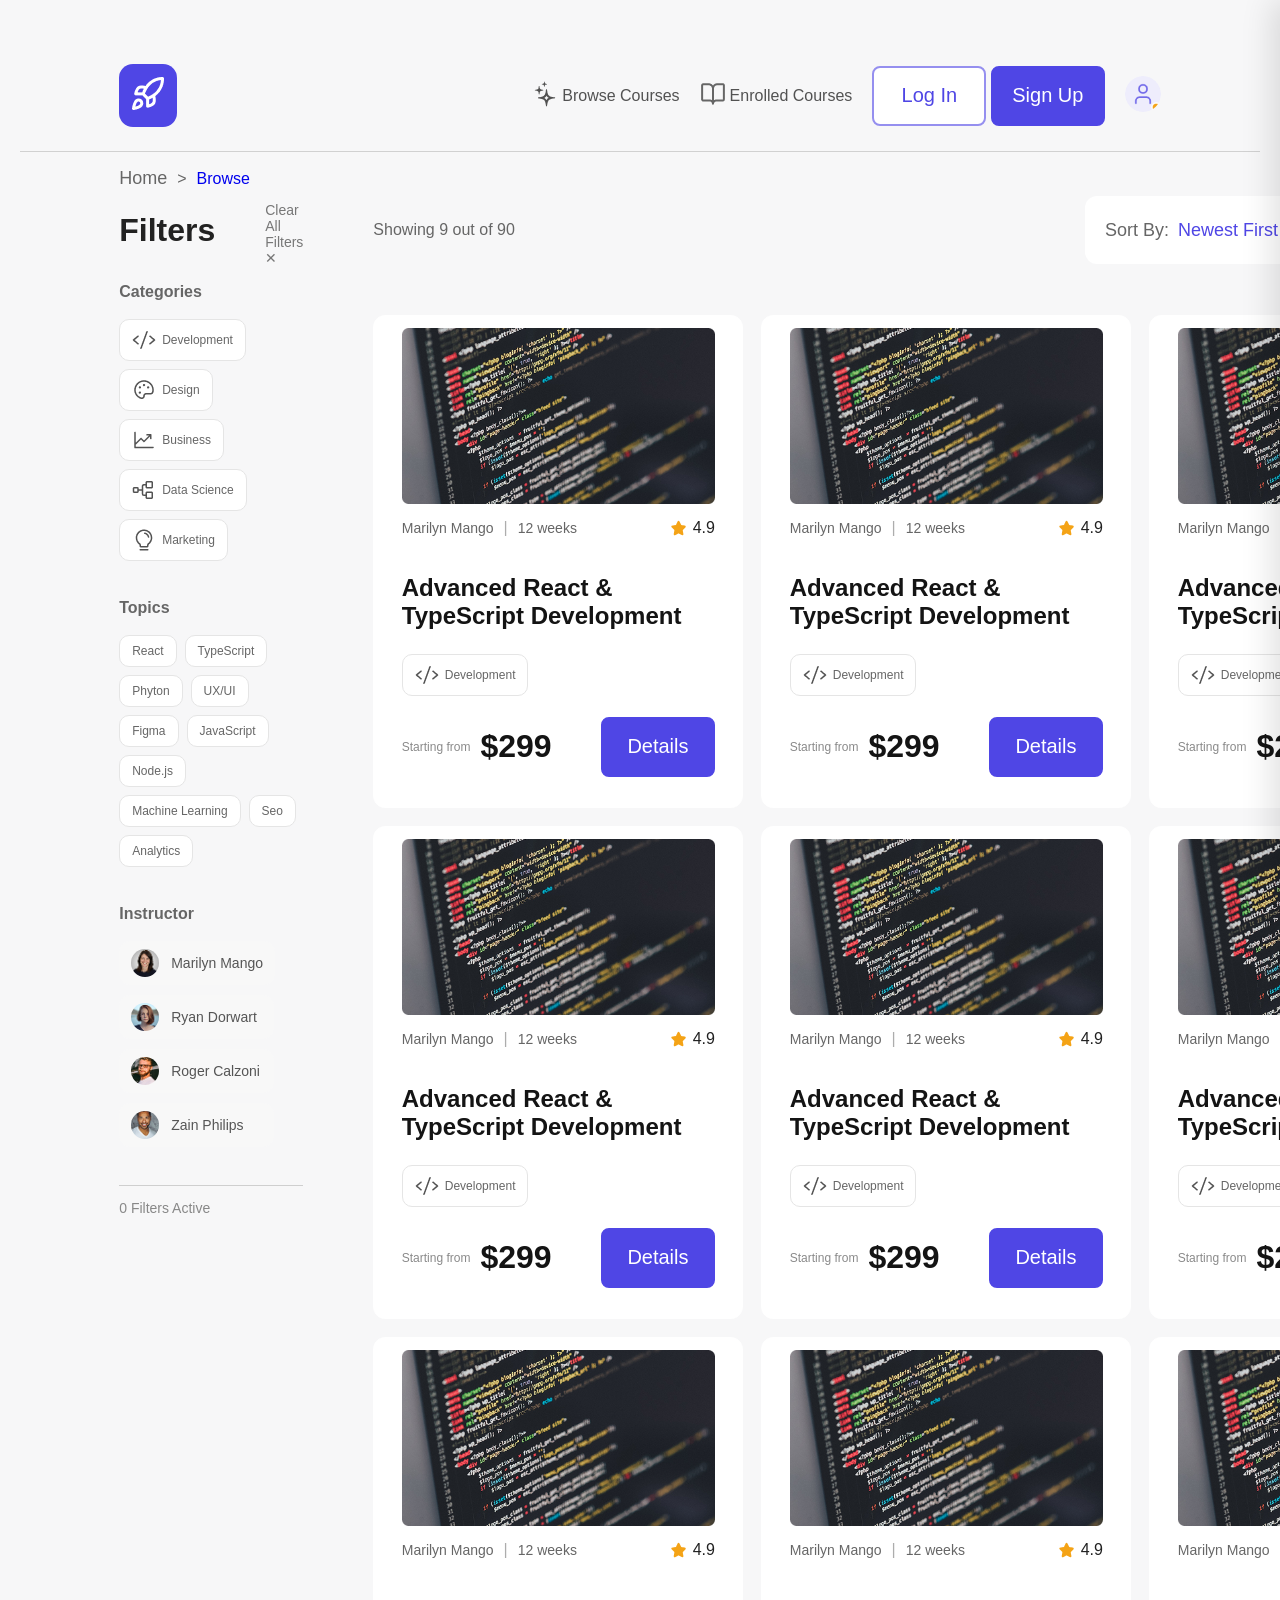
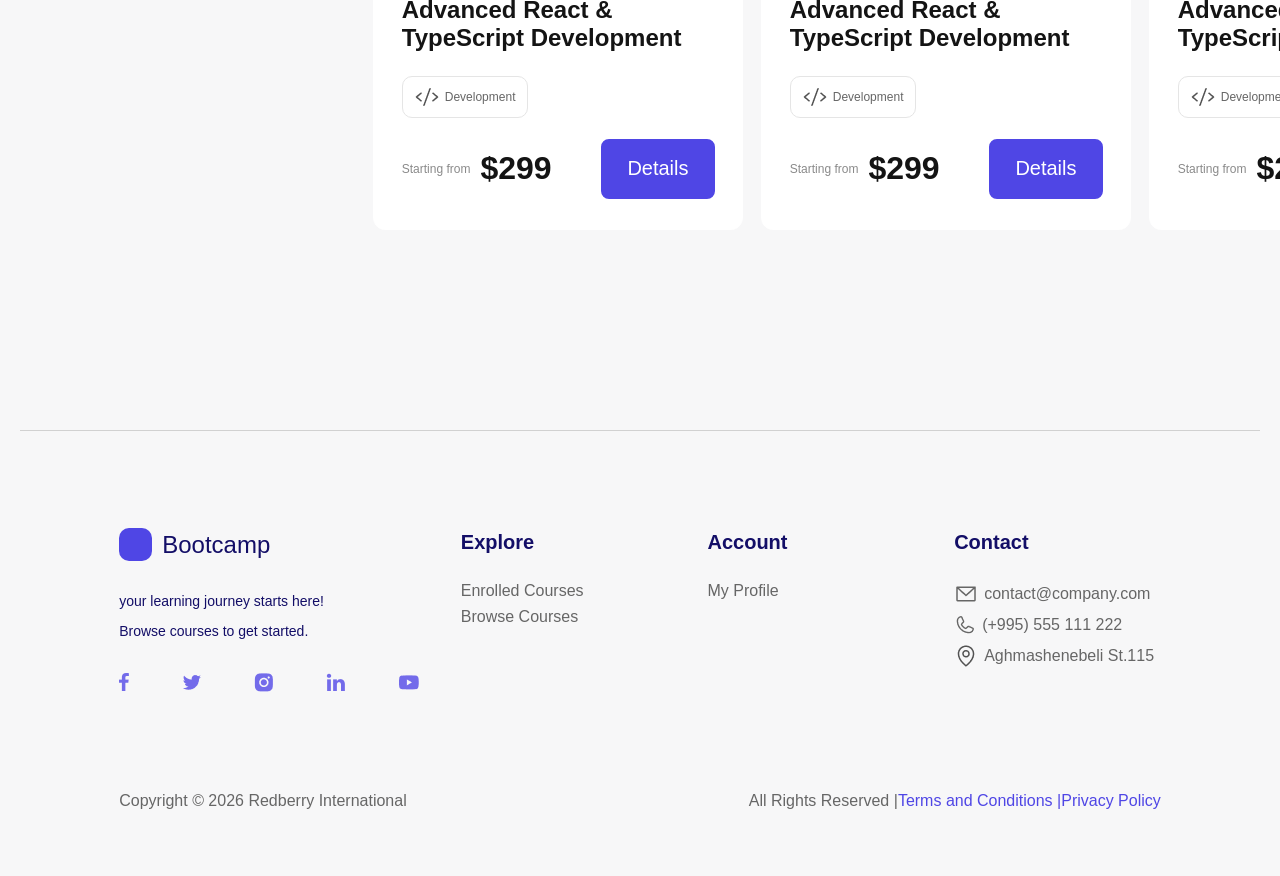
==== commit 08b842b3: "finished course inner page" ====
--- a/browse.html
+++ b/browse.html
@@ -419,7 +419,7 @@
             <div class="filter-group">
                 <h3>Categories</h3>
                 <div class="pill-list">
-                    <button class="pill"><span class="pill-icon">&lt;/&gt;</span> Development</button>
+                    <button class="pill"><span class="pill-icon"><img src="./assets/code_icon.png" alt=""></span> Development</button>
                     <button class="pill"><span class="pill-icon"><img src="./assets/design_icon.png" alt=""></span> Design</button>
                     <button class="pill"><span class="pill-icon"><img src="./assets/business_icon.png" alt=""></span> Business</button>
                     <button class="pill"><span class="pill-icon"><img src="./assets/data-science-icon.png" alt=""></span> Data Science</button>
@@ -513,7 +513,7 @@
                     <div class="card-content browse-card-content">
                         <h3 class="card-title">Advanced React & TypeScript Development</h3>
                         <div class="category">
-                            <button class="pill" data-filter="category" data-value="development"><span class="pill-icon">&lt;/&gt;</span> Development</button>
+                            <button class="pill" data-filter="category" data-value="development"><span class="pill-icon"><img src="./assets/code_icon.png" alt=""></span> Development</button>
                         </div>
                     </div>
                     <div class="card-footer">
@@ -540,7 +540,7 @@
                     <div class="card-content browse-card-content">
                         <h3 class="card-title">Advanced React & TypeScript Development</h3>
                         <div class="category">
-                            <button class="pill" data-filter="category" data-value="development"><span class="pill-icon">&lt;/&gt;</span> Development</button>
+                            <button class="pill" data-filter="category" data-value="development"><span class="pill-icon"><img src="./assets/code_icon.png" alt=""></span> Development</button>
                         </div>
                     </div>
                     <div class="card-footer">
@@ -567,7 +567,7 @@
                     <div class="card-content browse-card-content">
                         <h3 class="card-title">Advanced React & TypeScript Development</h3>
                         <div class="category">
-                            <button class="pill" data-filter="category" data-value="development"><span class="pill-icon">&lt;/&gt;</span> Development</button>
+                            <button class="pill" data-filter="category" data-value="development"><span class="pill-icon"><img src="./assets/code_icon.png" alt=""></span> Development</button>
                         </div>
                     </div>
                     <div class="card-footer">
@@ -594,7 +594,7 @@
                     <div class="card-content browse-card-content">
                         <h3 class="card-title">Advanced React & TypeScript Development</h3>
                         <div class="category">
-                            <button class="pill" data-filter="category" data-value="development"><span class="pill-icon">&lt;/&gt;</span> Development</button>
+                            <button class="pill" data-filter="category" data-value="development"><span class="pill-icon"><img src="./assets/code_icon.png" alt=""></span> Development</button>
                         </div>
                     </div>
                     <div class="card-footer">
@@ -621,7 +621,7 @@
                     <div class="card-content browse-card-content">
                         <h3 class="card-title">Advanced React & TypeScript Development</h3>
                         <div class="category">
-                            <button class="pill" data-filter="category" data-value="development"><span class="pill-icon">&lt;/&gt;</span> Development</button>
+                            <button class="pill" data-filter="category" data-value="development"><span class="pill-icon"><img src="./assets/code_icon.png" alt=""></span> Development</button>
                         </div>
                     </div>
                     <div class="card-footer">
@@ -648,7 +648,7 @@
                     <div class="card-content browse-card-content">
                         <h3 class="card-title">Advanced React & TypeScript Development</h3>
                         <div class="category">
-                            <button class="pill" data-filter="category" data-value="development"><span class="pill-icon">&lt;/&gt;</span> Development</button>
+                            <button class="pill" data-filter="category" data-value="development"><span class="pill-icon"><img src="./assets/code_icon.png" alt=""></span> Development</button>
                         </div>
                     </div>
                     <div class="card-footer">
@@ -675,7 +675,7 @@
                     <div class="card-content browse-card-content">
                         <h3 class="card-title">Advanced React & TypeScript Development</h3>
                         <div class="category">
-                            <button class="pill" data-filter="category" data-value="development"><span class="pill-icon">&lt;/&gt;</span> Development</button>
+                            <button class="pill" data-filter="category" data-value="development"><span class="pill-icon"><img src="./assets/code_icon.png" alt=""></span> Development</button>
                         </div>
                     </div>
                     <div class="card-footer">
@@ -702,7 +702,7 @@
                     <div class="card-content browse-card-content">
                         <h3 class="card-title">Advanced React & TypeScript Development</h3>
                         <div class="category">
-                            <button class="pill" data-filter="category" data-value="development"><span class="pill-icon">&lt;/&gt;</span> Development</button>
+                            <button class="pill" data-filter="category" data-value="development"><span class="pill-icon"><img src="./assets/code_icon.png" alt=""></span> Development</button>
                         </div>
                     </div>
                     <div class="card-footer">
@@ -729,7 +729,7 @@
                     <div class="card-content browse-card-content">
                         <h3 class="card-title">Advanced React & TypeScript Development</h3>
                         <div class="category">
-                            <button class="pill" data-filter="category" data-value="development"><span class="pill-icon">&lt;/&gt;</span> Development</button>
+                            <button class="pill" data-filter="category" data-value="development"><span class="pill-icon"><img src="./assets/code_icon.png" alt=""></span> Development</button>
                         </div>
                     </div>
                     <div class="card-footer">
--- a/style.css
+++ b/style.css
@@ -1327,9 +1327,16 @@
   font-size: 18px;
 }
 
-.browse-path {
-  color: #736bea;
-  font-size: 18px;
+.link-path{
+  color: #666666;
+}
+
+.link-path:active{
+  color: #4537db;
+}
+
+.link-path.active{
+  color: #4537db;
 }
 
 .paths span {
@@ -1590,3 +1597,411 @@
 }
 
 
+/* Course page */
+
+.course-main-wrapper{
+  display: flex;
+  justify-content: space-between;
+  align-items: center;
+}
+
+.course-left-wrapper{
+  width: 850px;
+}
+
+.course-left-wrapper h1{
+  font-size: 40px;
+}
+
+.course-img{
+  width: 850px;
+  height: 475px;
+}
+
+.course-info{
+  display: flex;
+  justify-content: space-between;
+  padding-top: 20px;
+  align-items: center;
+}
+
+.course-datetime{
+  display: flex;
+  gap: 20px;
+  align-items: center;
+}
+
+.course-datetime p{
+  display: flex;
+  align-items: center;
+  gap: 4px;
+}
+
+.course-datetime img{
+  width: 24px;
+  height: 24px;
+}
+
+.course-rating-category{
+  display: flex;
+  align-items: center;
+  gap: 10px;
+}
+
+.course-page-instructor{
+  padding: 0;
+  width: 170px;
+  height: 46px;
+  font-size: 16px;
+}
+
+.course-description-wrapper p{
+  font-size: 16px;
+  color: #525252;
+  font-weight: 500;
+}
+
+.course-description-wrapper h3{
+  color: #8A8A8A;
+  font-weight: 600;
+  font-size: 20px;
+}
+
+/* Course Page right side */
+
+* {
+  box-sizing: border-box;
+}
+
+body {
+  margin: 0;
+  padding: 40px 20px;
+  font-family: Arial, sans-serif;
+  background: #f7f7f8;
+  color: #222;
+}
+
+.enroll-section {
+  max-width: 540px;
+  margin: 0 auto;
+}
+
+.selector-box {
+  margin-bottom: 22px;
+}
+
+.dropdown-item {
+  border-bottom: 1px solid #ececf1;
+  padding-bottom: 12px;
+}
+
+.dropdown-header {
+  width: 100%;
+  background: transparent;
+  border: none;
+  padding: 10px 10px 16px;
+  display: flex;
+  align-items: center;
+  justify-content: space-between;
+  cursor: pointer;
+}
+
+.dropdown-title-wrap {
+  display: flex;
+  align-items: center;
+  gap: 12px;
+}
+
+.step-circle {
+  width: 24px;
+  height: 24px;
+  border: 2px solid #1b197b;
+  border-radius: 50%;
+  display: inline-flex;
+  align-items: center;
+  justify-content: center;
+  font-size: 13px;
+  font-weight: 700;
+  color: #1b197b;
+}
+
+.dropdown-header h3 {
+  margin: 0;
+  font-size: 20px;
+  font-weight: 700;
+  color: #1b197b;
+}
+
+.chevron {
+  font-size: 24px;
+  color: #6f6f7a;
+  transition: transform 0.25s ease;
+}
+
+.dropdown-content {
+  display: none;
+  padding-bottom: 18px;
+}
+
+.dropdown-item.open .dropdown-content {
+  display: block;
+}
+
+.dropdown-item.open .chevron {
+  transform: rotate(180deg);
+}
+
+.options-grid {
+  display: grid;
+  gap: 12px;
+}
+
+.schedule-grid {
+  grid-template-columns: repeat(4, 1fr);
+}
+
+.time-grid {
+  grid-template-columns: repeat(3, 1fr);
+}
+
+.session-grid {
+  grid-template-columns: repeat(3, 1fr);
+}
+
+.option-card {
+  background: #fff;
+  border: 1px solid #d8d8de;
+  border-radius: 14px;
+  min-height: 86px;
+  padding: 18px 12px;
+  cursor: pointer;
+  transition: 0.2s ease;
+  text-align: center;
+  display: flex;
+  flex-direction: column;
+  justify-content: center;
+  position: relative;
+}
+
+.option-card:hover:not(.disabled) {
+  border-color: #8f86ff;
+  box-shadow: 0 6px 16px rgba(79, 70, 229, 0.08);
+}
+
+.option-card.selected {
+  border: 2px solid #7c6cff;
+  box-shadow: 0 0 0 3px rgba(124, 108, 255, 0.12);
+}
+
+.option-card.disabled {
+  background: #f4f4f6;
+  color: #b8b8bf;
+  cursor: not-allowed;
+}
+
+.option-main {
+  font-size: 16px;
+  font-weight: 700;
+  color: #2a2a2a;
+}
+
+.option-card.disabled .option-main,
+.option-card.disabled .option-sub,
+.option-card.disabled .session-price {
+  color: #c5c5cb;
+}
+
+.option-sub {
+  margin-top: 6px;
+  font-size: 13px;
+  color: #7b7b85;
+}
+
+.option-card-horizontal {
+  min-height: 72px;
+  text-align: left;
+  align-items: flex-start;
+}
+
+.option-text {
+  display: flex;
+  flex-direction: column;
+}
+
+.session-card {
+  min-height: 170px;
+  padding-top: 20px;
+  padding-bottom: 16px;
+}
+
+.session-icon {
+  font-size: 22px;
+  margin-bottom: 10px;
+  color: #555;
+}
+
+.session-price {
+  margin-top: 10px;
+  font-size: 18px;
+  font-weight: 700;
+  color: #6558ff;
+}
+
+.session-price.included {
+  color: #6558ff;
+}
+
+.seat-text {
+  margin-top: 12px;
+  font-size: 12px;
+  color: #666;
+  min-height: 18px;
+}
+
+.seat-text.warning {
+  color: #f0a020;
+  font-weight: 500;
+}
+
+.seat-text.no-seats {
+  color: #444;
+  font-weight: 500;
+}
+
+.price-box {
+  background: #fff;
+  border-radius: 16px;
+  padding: 28px;
+  margin-bottom: 14px;
+}
+
+.price-top {
+  display: flex;
+  justify-content: space-between;
+  align-items: flex-start;
+  margin-bottom: 28px;
+}
+
+.price-top h4 {
+  margin: 0;
+  font-size: 18px;
+  color: #8a8a92;
+}
+
+.total-price {
+  font-size: 28px;
+  font-weight: 800;
+  color: #2a2a2a;
+}
+
+.price-lines {
+  margin-bottom: 26px;
+}
+
+.price-line {
+  display: flex;
+  justify-content: space-between;
+  align-items: center;
+  margin-bottom: 14px;
+  color: #75757d;
+  font-size: 18px;
+}
+
+.enroll-btn {
+  width: 100%;
+  height: 58px;
+  border: none;
+  border-radius: 14px;
+  background: #e3defb;
+  color: #a9a1ef;
+  font-size: 18px;
+  font-weight: 700;
+  cursor: not-allowed;
+  transition: 0.2s ease;
+}
+
+.enroll-btn.enabled {
+  background: #6558ff;
+  color: #fff;
+  cursor: pointer;
+}
+
+.enroll-btn.enabled:hover {
+  transform: translateY(-1px);
+  box-shadow: 0 8px 20px rgba(101, 88, 255, 0.18);
+}
+
+.profile-alert {
+  background: #fff;
+  border: 1px solid #dcdce6;
+  border-radius: 14px;
+  padding: 18px 18px;
+  display: flex;
+  justify-content: space-between;
+  gap: 16px;
+  align-items: center;
+}
+
+.alert-left {
+  display: flex;
+  gap: 12px;
+  align-items: flex-start;
+}
+
+.alert-icon {
+  color: #f0a020;
+  font-size: 18px;
+  line-height: 1;
+  margin-top: 2px;
+}
+
+.profile-alert h5 {
+  margin: 0 0 6px;
+  font-size: 16px;
+}
+
+.profile-alert p {
+  margin: 0;
+  color: #8a8a92;
+  font-size: 14px;
+  line-height: 1.4;
+}
+
+.complete-btn {
+  border: 1px solid #b6afff;
+  color: #6558ff;
+  background: #f8f7ff;
+  border-radius: 12px;
+  padding: 12px 18px;
+  cursor: pointer;
+  font-size: 16px;
+  white-space: nowrap;
+}
+
+.complete-btn:hover {
+  background: #efedff;
+}
+
+@media (max-width: 768px) {
+  .schedule-grid {
+    grid-template-columns: repeat(2, 1fr);
+  }
+
+  .time-grid,
+  .session-grid {
+    grid-template-columns: 1fr;
+  }
+
+  .price-box {
+    padding: 20px;
+  }
+
+  .profile-alert {
+    flex-direction: column;
+    align-items: stretch;
+  }
+
+  .complete-btn {
+    width: 100%;
+  }
+}
